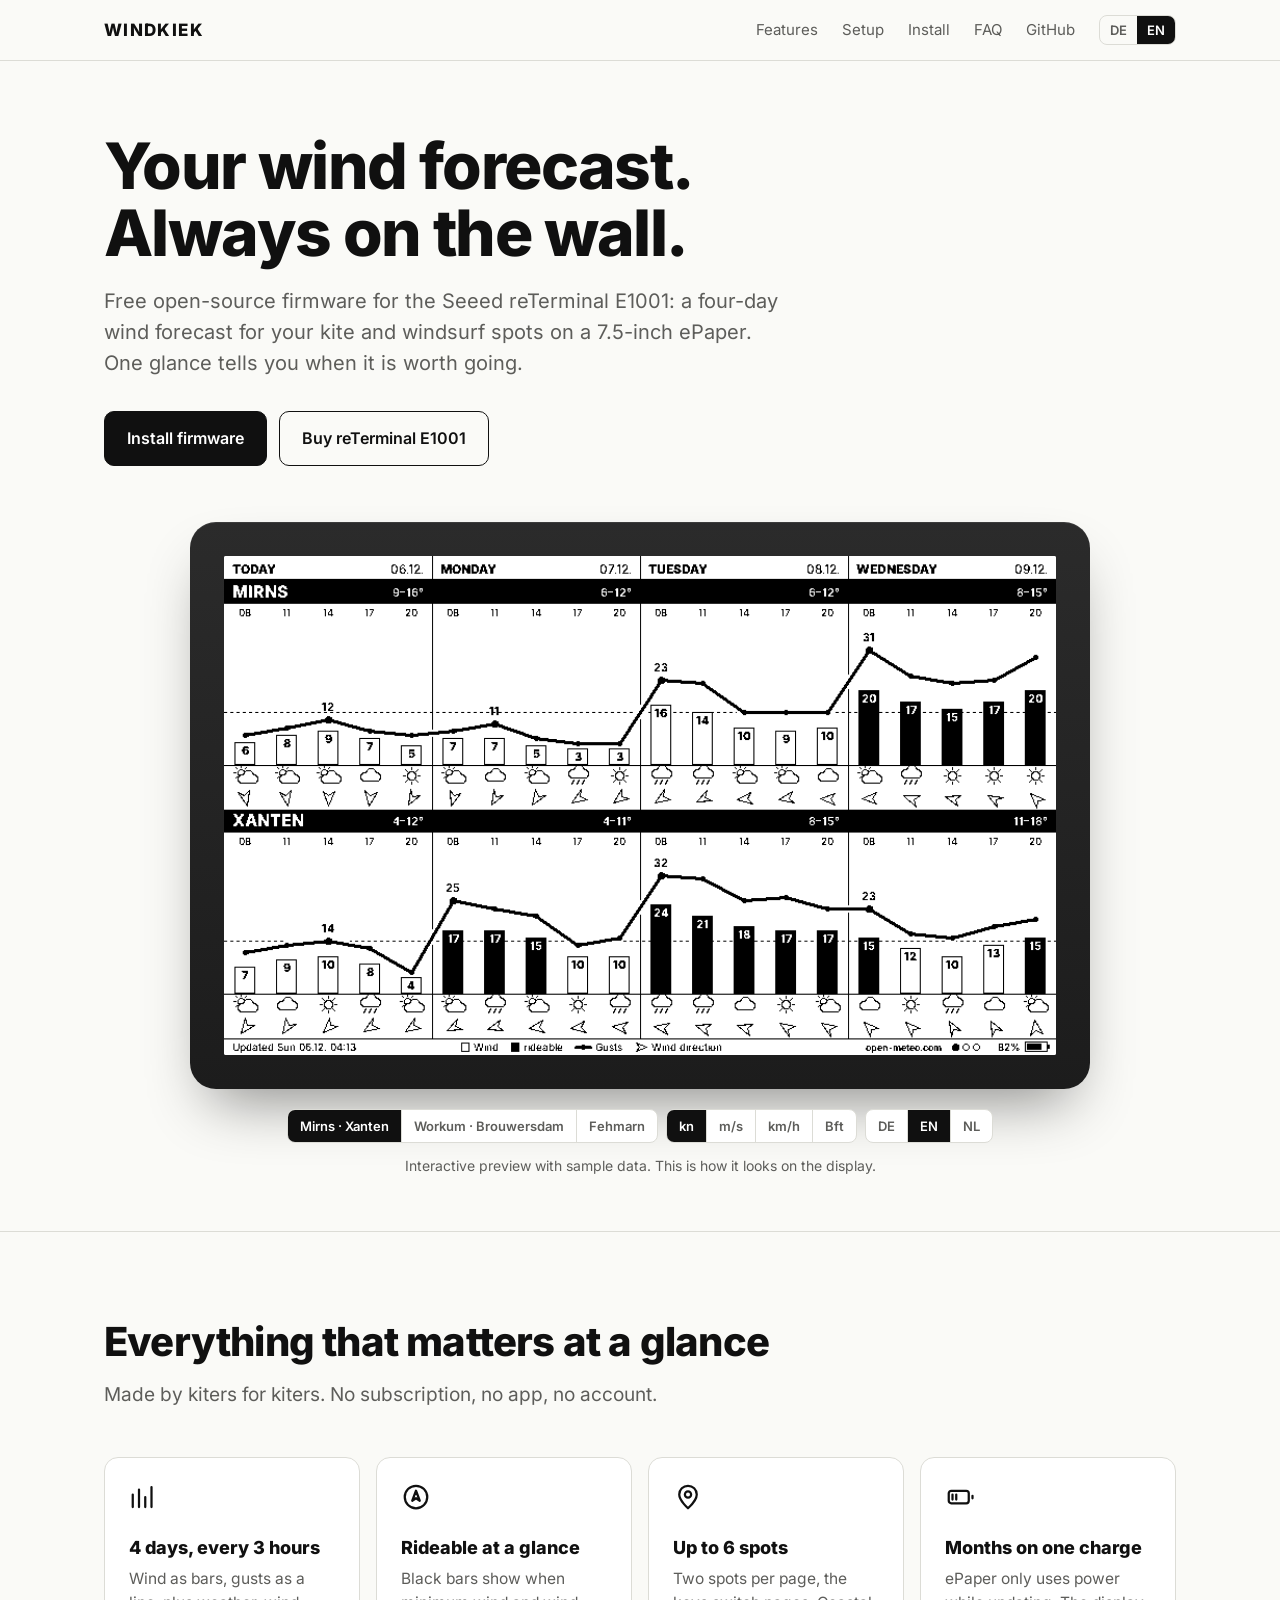
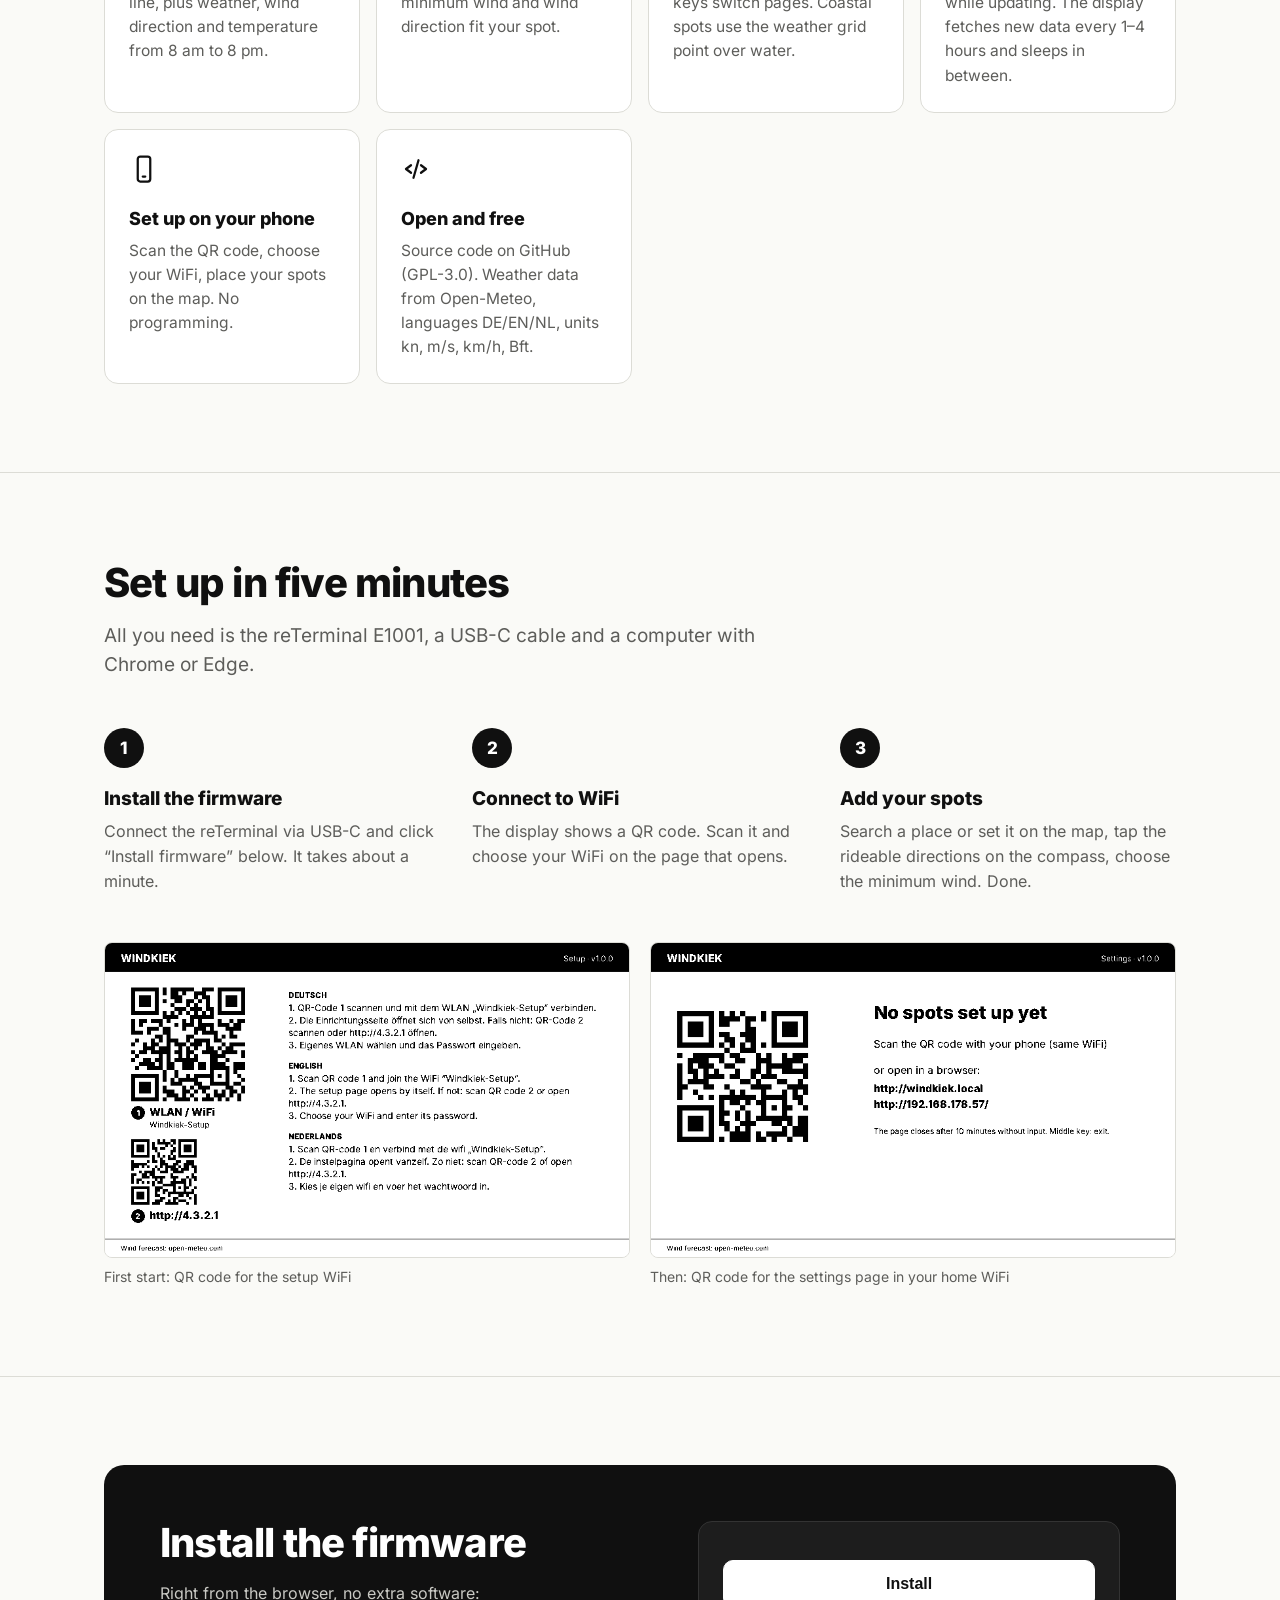
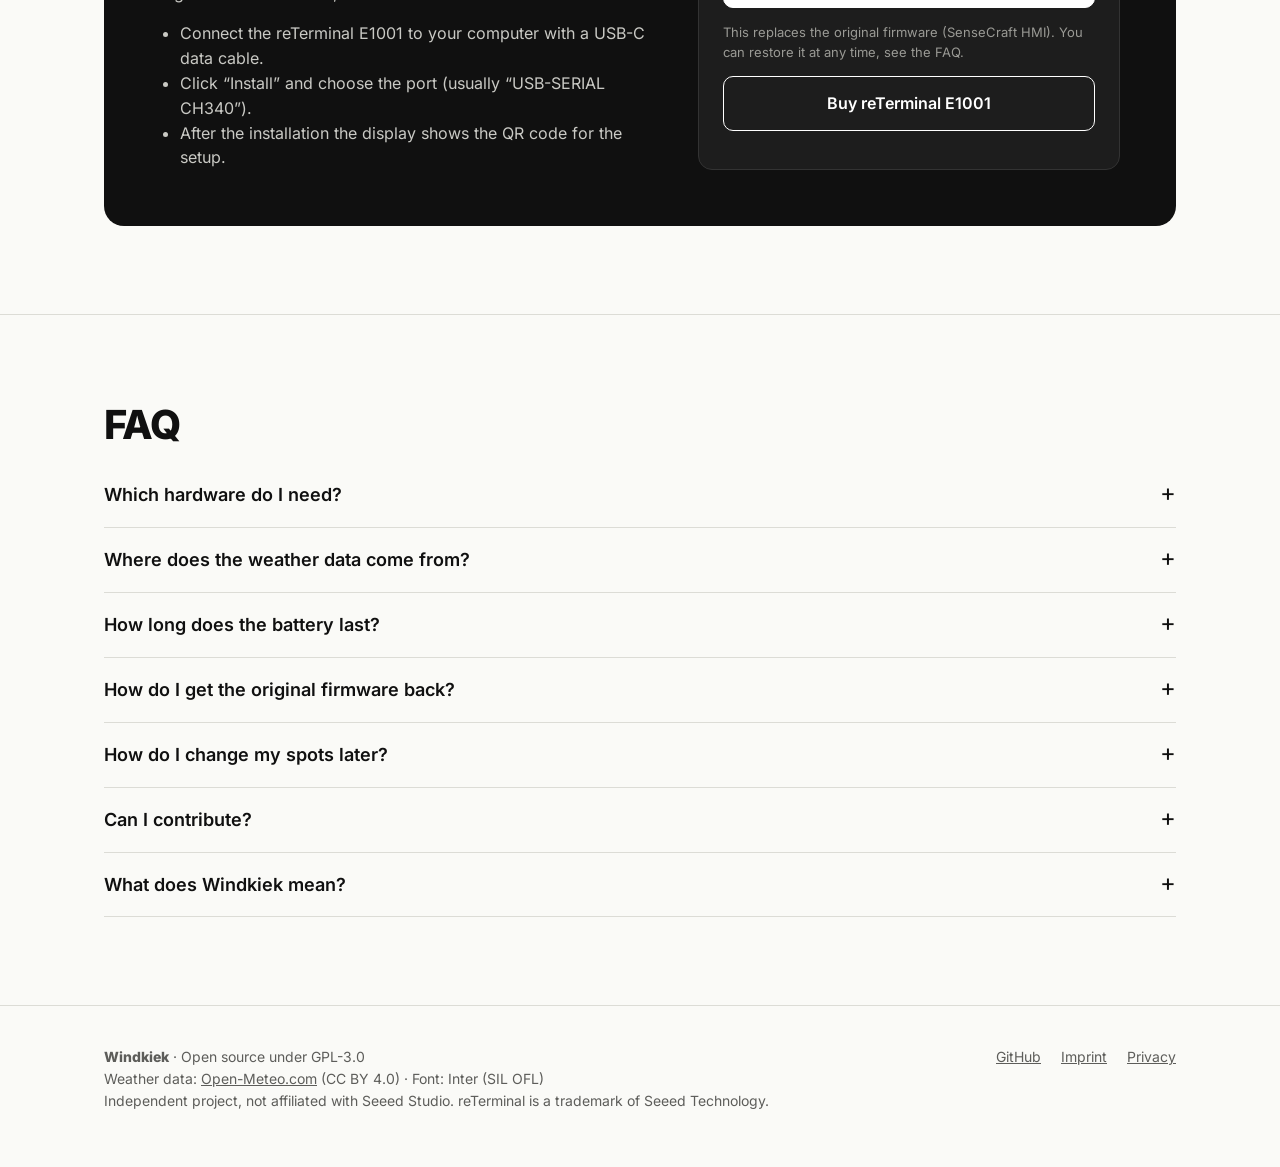
==== site/index.html @ 626b81aa "Windkiek 1.0.0: wind forecast for the reTerminal E1001 Firmware, phone setup page, website with web " ====
<!doctype html>
<html lang="de">
<head>
<meta charset="utf-8">
<meta name="viewport" content="width=device-width, initial-scale=1">
<title>Windkiek – Wind-Forecast für Kite-Spots auf ePaper</title>
<meta name="description" content="Kostenlose Open-Source-Firmware für das Seeed reTerminal E1001: 4-Tage-Windvorhersage für deine Kite- und Windsurf-Spots auf einem 7,5-Zoll-ePaper.">
<style>
  @font-face { font-family: Inter; font-weight: 400; font-display: swap; src: url(fonts/Inter-400.ttf); }
  @font-face { font-family: Inter; font-weight: 600; font-display: swap; src: url(fonts/Inter-600.ttf); }
  @font-face { font-family: Inter; font-weight: 800; font-display: swap; src: url(fonts/Inter-800.ttf); }
  :root { --ink: #101010; --paper: #fafaf7; --mute: #5d5d5a; --line: #dcdcd6; --soft: #efefea; --max: 1120px; }
  * { box-sizing: border-box; }
  html { scroll-behavior: smooth; }
  body { margin: 0; background: var(--paper); color: var(--ink); font: 17px/1.55 Inter, system-ui, sans-serif; -webkit-font-smoothing: antialiased; }
  a { color: inherit; }
  .wrap { max-width: var(--max); margin: 0 auto; padding: 0 24px; }
  nav { position: sticky; top: 0; z-index: 10; background: rgba(250,250,247,.92); backdrop-filter: blur(8px); border-bottom: 1px solid var(--line); }
  nav .wrap { display: flex; align-items: center; gap: 24px; height: 60px; }
  .logo { font-weight: 800; letter-spacing: .08em; text-decoration: none; margin-right: auto; }
  nav a.link { text-decoration: none; font-size: 15px; color: var(--mute); }
  nav a.link:hover { color: var(--ink); }
  .lang { display: flex; border: 1px solid var(--line); border-radius: 8px; overflow: hidden; }
  .lang button { border: 0; background: none; font: 600 13px Inter, sans-serif; padding: 6px 10px; cursor: pointer; color: var(--mute); }
  .lang button.on { background: var(--ink); color: #fff; }
  .btn { display: inline-flex; align-items: center; gap: 8px; padding: 14px 22px; border-radius: 10px; font-weight: 600; text-decoration: none; border: 1.5px solid var(--ink); cursor: pointer; font-size: 16px; background: none; color: var(--ink); }
  .btn.dark { background: var(--ink); color: #fff; }
  .btn:hover { transform: translateY(-1px); }
  .ad { font-size: 12px; color: var(--mute); }
  header.hero { padding: 72px 0 40px; }
  .hero h1 { font-size: clamp(36px, 5.4vw, 64px); line-height: 1.04; letter-spacing: -.025em; margin: 0 0 20px; font-weight: 800; max-width: 15ch; }
  .hero p.lead { font-size: 20px; color: var(--mute); max-width: 52ch; margin: 0 0 32px; }
  .cta { display: flex; flex-wrap: wrap; gap: 12px; align-items: center; }
  .device { margin: 56px auto 0; max-width: 900px; background: linear-gradient(#2b2b2b, #1c1c1c); padding: clamp(12px, 3vw, 34px); border-radius: clamp(14px, 2.4vw, 26px); box-shadow: 0 30px 60px -20px rgba(0,0,0,.45), inset 0 1px 0 rgba(255,255,255,.08); }
  .device canvas { display: block; width: 100%; height: auto; background: #fff; border-radius: 2px; }
  .controls { display: flex; flex-wrap: wrap; justify-content: center; gap: 8px; margin: 20px auto 0; max-width: 900px; }
  .seg { display: flex; border: 1px solid var(--line); border-radius: 8px; overflow: hidden; background: #fff; }
  .seg button { border: 0; border-right: 1px solid var(--line); background: none; padding: 8px 12px; font: 600 13px Inter, sans-serif; color: var(--mute); cursor: pointer; }
  .seg button:last-child { border-right: 0; }
  .seg button.on { background: var(--ink); color: #fff; }
  .caption { text-align: center; color: var(--mute); font-size: 14px; margin-top: 12px; }
  section { padding: 88px 0; border-top: 1px solid var(--line); }
  section h2 { font-size: clamp(28px, 3.4vw, 40px); letter-spacing: -.02em; line-height: 1.1; margin: 0 0 16px; font-weight: 800; }
  section .sub { color: var(--mute); font-size: 19px; max-width: 60ch; margin: 0 0 48px; }
  .grid { display: grid; grid-template-columns: repeat(auto-fit, minmax(240px, 1fr)); gap: 16px; }
  .feat { background: #fff; border: 1px solid var(--line); border-radius: 14px; padding: 24px; }
  .feat h3 { margin: 14px 0 6px; font-size: 18px; }
  .feat p { margin: 0; color: var(--mute); font-size: 15.5px; }
  .feat svg { width: 30px; height: 30px; stroke: var(--ink); fill: none; stroke-width: 1.8; stroke-linecap: round; stroke-linejoin: round; }
  .steps { counter-reset: step; display: grid; grid-template-columns: repeat(auto-fit, minmax(260px, 1fr)); gap: 32px; }
  .step::before { counter-increment: step; content: counter(step); display: grid; place-items: center; width: 40px; height: 40px; border-radius: 50%; background: var(--ink); color: #fff; font-weight: 800; margin-bottom: 16px; }
  .step h3 { margin: 0 0 6px; font-size: 19px; }
  .step p { margin: 0; color: var(--mute); font-size: 16px; }
  .install { background: var(--ink); color: #fff; border-radius: 20px; padding: clamp(28px, 5vw, 56px); display: grid; gap: 32px; grid-template-columns: 1.2fr 1fr; }
  .install h2 { color: #fff; }
  .install p, .install li { color: #c9c9c4; font-size: 16px; }
  .install ul { padding-left: 20px; margin: 0; }
  .install .box { background: #1d1d1d; border: 1px solid #333; border-radius: 14px; padding: 24px; display: flex; flex-direction: column; justify-content: center; gap: 14px; }
  .install .btn { border-color: #fff; color: #fff; }
  .install .btn.light { background: #fff; color: var(--ink); }
  .install small { color: #9a9a95; font-size: 13px; }
  esp-web-install-button { display: block; }
  .install .box .btn { width: 100%; justify-content: center; }
  section, header { scroll-margin-top: 60px; }
  .shots { display: grid; grid-template-columns: repeat(auto-fit, minmax(300px, 1fr)); gap: 20px; margin-top: 48px; }
  .shots figure { margin: 0; }
  .shots canvas { width: 100%; height: auto; border: 1px solid var(--line); border-radius: 8px; background: #fff; display: block; }
  .shots figcaption { color: var(--mute); font-size: 14px; margin-top: 8px; }
  details { border-bottom: 1px solid var(--line); padding: 18px 0; }
  details summary { font-weight: 600; cursor: pointer; font-size: 18px; list-style: none; display: flex; justify-content: space-between; gap: 16px; }
  details summary::after { content: "+"; font-weight: 400; font-size: 24px; line-height: 1; }
  details[open] summary::after { content: "–"; }
  details p { color: var(--mute); margin: 12px 0 0; max-width: 72ch; }
  footer { border-top: 1px solid var(--line); padding: 40px 0 56px; color: var(--mute); font-size: 14px; }
  footer .wrap { display: flex; flex-wrap: wrap; gap: 12px 28px; justify-content: space-between; }
  footer nav, footer .links { position: static; background: none; border: 0; display: flex; gap: 20px; flex-wrap: wrap; }
  @media (max-width: 820px) {
    nav a.link { display: none; }
    .install { grid-template-columns: 1fr; }
    header.hero { padding-top: 48px; }
    section { padding: 64px 0; }
  }
  @media (max-width: 480px) { .wrap { padding: 0 16px; } .btn { width: 100%; justify-content: center; } }
</style>
<script type="module" src="vendor/esp-web-tools/install-button.js"></script>
</head>
<body>
<nav><div class="wrap">
  <a class="logo" href="#">WINDKIEK</a>
  <a class="link" href="#features" data-t="navFeatures"></a>
  <a class="link" href="#setup" data-t="navSetup"></a>
  <a class="link" href="#install" data-t="navInstall"></a>
  <a class="link" href="#faq">FAQ</a>
  <a class="link" href="https://github.com/dmk-studio/windkiek" target="_blank" rel="noopener">GitHub</a>
  <div class="lang"><button data-lang="de">DE</button><button data-lang="en">EN</button></div>
</div></nav>

<header class="hero"><div class="wrap">
  <h1 data-t="heroTitle"></h1>
  <p class="lead" data-t="heroLead"></p>
  <div class="cta">
    <a class="btn dark" href="#install" data-t="ctaInstall"></a>
    <a class="btn buy" href="#" target="_blank" rel="sponsored noopener" data-t="ctaBuy"></a>
    <span class="ad hidden" data-t="adNote"></span>
  </div>
  <div class="device"><canvas id="hero" width="800" height="480" aria-label="Windkiek preview"></canvas></div>
  <div class="controls">
    <div class="seg" id="pageSeg"><button data-page="0" class="on">Mirns · Xanten</button><button data-page="1">Workum · Brouwersdam</button><button data-page="2">Fehmarn</button></div>
    <div class="seg" id="unitSeg"><button data-unit="kn" class="on">kn</button><button data-unit="ms">m/s</button><button data-unit="kmh">km/h</button><button data-unit="bft">Bft</button></div>
    <div class="seg" id="langSeg"><button data-dlang="de" class="on">DE</button><button data-dlang="en">EN</button><button data-dlang="nl">NL</button></div>
  </div>
  <p class="caption" data-t="caption"></p>
</div></header>

<section id="features"><div class="wrap">
  <h2 data-t="featTitle"></h2>
  <p class="sub" data-t="featSub"></p>
  <div class="grid">
    <div class="feat"><svg viewBox="0 0 24 24"><path d="M3 20V10M8 20V6M13 20v-8M18 20V4"/></svg><h3 data-t="f1t"></h3><p data-t="f1"></p></div>
    <div class="feat"><svg viewBox="0 0 24 24"><circle cx="12" cy="12" r="9"/><path d="M12 7l3 8-3-2-3 2z"/></svg><h3 data-t="f2t"></h3><p data-t="f2"></p></div>
    <div class="feat"><svg viewBox="0 0 24 24"><path d="M12 21s-7-6.2-7-11a7 7 0 0114 0c0 4.8-7 11-7 11z"/><circle cx="12" cy="10" r="2.5"/></svg><h3 data-t="f3t"></h3><p data-t="f3"></p></div>
    <div class="feat"><svg viewBox="0 0 24 24"><rect x="3" y="7" width="16" height="10" rx="2"/><path d="M22 11v2M6 10v4M9 10v4"/></svg><h3 data-t="f4t"></h3><p data-t="f4"></p></div>
    <div class="feat"><svg viewBox="0 0 24 24"><rect x="7" y="2" width="10" height="20" rx="2"/><path d="M11 18h2"/></svg><h3 data-t="f5t"></h3><p data-t="f5"></p></div>
    <div class="feat"><svg viewBox="0 0 24 24"><path d="M8 9l-4 3 4 3M16 9l4 3-4 3M14 5l-4 14"/></svg><h3 data-t="f6t"></h3><p data-t="f6"></p></div>
  </div>
</div></section>

<section id="setup"><div class="wrap">
  <h2 data-t="setupTitle"></h2>
  <p class="sub" data-t="setupSub"></p>
  <div class="steps">
    <div class="step"><h3 data-t="s1t"></h3><p data-t="s1"></p></div>
    <div class="step"><h3 data-t="s2t"></h3><p data-t="s2"></p></div>
    <div class="step"><h3 data-t="s3t"></h3><p data-t="s3"></p></div>
  </div>
  <div class="shots">
    <figure><canvas id="shotWifi" width="800" height="480"></canvas><figcaption data-t="shot1"></figcaption></figure>
    <figure><canvas id="shotSettings" width="800" height="480"></canvas><figcaption data-t="shot2"></figcaption></figure>
  </div>
</div></section>

<section id="install"><div class="wrap">
  <div class="install">
    <div>
      <h2 data-t="instTitle"></h2>
      <p data-t="instSub"></p>
      <ul>
        <li data-t="i1"></li>
        <li data-t="i2"></li>
        <li data-t="i3"></li>
      </ul>
    </div>
    <div class="box">
      <esp-web-install-button manifest="firmware/manifest.json">
        <button slot="activate" class="btn light" data-t="instBtn"></button>
        <span slot="unsupported"><small data-t="instUnsupported"></small></span>
        <span slot="not-allowed"><small data-t="instNotAllowed"></small></span>
      </esp-web-install-button>
      <small data-t="instNote"></small>
      <a class="btn buy" href="#" target="_blank" rel="sponsored noopener" data-t="ctaBuy"></a>
      <small class="ad hidden" data-t="adNote"></small>
    </div>
  </div>
</div></section>

<section id="faq"><div class="wrap">
  <h2>FAQ</h2>
  <div>
    <details><summary data-t="q1"></summary><p data-t="a1"></p></details>
    <details><summary data-t="q2"></summary><p data-t="a2"></p></details>
    <details><summary data-t="q3"></summary><p data-t="a3"></p></details>
    <details><summary data-t="q4"></summary><p data-t="a4" data-html></p></details>
    <details><summary data-t="q5"></summary><p data-t="a5"></p></details>
    <details><summary data-t="q6"></summary><p data-t="a6" data-html></p></details>
    <details><summary data-t="q7"></summary><p data-t="a7"></p></details>
  </div>
</div></section>

<footer><div class="wrap">
  <div><b>Windkiek</b> · <span data-t="footLicense"></span><br><span data-t="footData" data-html></span><br><span data-t="footSeeed"></span></div>
  <div class="links">
    <a href="https://github.com/dmk-studio/windkiek" target="_blank" rel="noopener">GitHub</a>
    <a href="impressum.html" data-t="imprint"></a>
    <a href="datenschutz.html" data-t="privacy"></a>
  </div>
</div></footer>

<script type="module">
import { createScreen, demoForecast, loadFonts } from "./preview.js";

// Shop link for the reTerminal E1001. Set AFFILIATE to true once it is an affiliate link:
// the page then labels the links as advertising, as required in Germany.
const BUY_URL = "https://openelab.io/de";
const AFFILIATE = false;

const T = {
  de: {
    navFeatures: "Funktionen", navSetup: "Einrichtung", navInstall: "Installieren",
    heroTitle: "Dein Wind-Forecast. Immer an der Wand.",
    heroLead: "Kostenlose Open-Source-Firmware für das Seeed reTerminal E1001: vier Tage Windvorhersage für deine Kite- und Windsurf-Spots auf einem 7,5-Zoll-ePaper. Ein Blick reicht, um zu sehen, wann es sich lohnt.",
    ctaInstall: "Firmware installieren", ctaBuy: "reTerminal E1001 kaufen",
    adNote: "* Werbung / Affiliate-Link: Ich erhalte eine Provision, für dich ändert sich der Preis nicht.",
    caption: "Interaktive Vorschau mit Beispieldaten. So sieht es auf dem Display aus.",
    featTitle: "Alles Wichtige auf einen Blick",
    featSub: "Entwickelt von Kitern für Kiter. Kein Abo, keine App, kein Konto.",
    f1t: "4 Tage, alle 3 Stunden", f1: "Wind als Balken, Böen als Linie, dazu Wetter, Windrichtung und Temperatur von 8 bis 20 Uhr.",
    f2t: "Fahrbar auf einen Blick", f2: "Schwarze Balken zeigen, wann Mindestwind und Windrichtung für deinen Spot passen.",
    f3t: "Bis zu 6 Spots", f3: "Zwei Spots pro Seite, mit den Tasten blätterst du weiter. Küstenspots nutzen den Wetterpunkt über dem Wasser.",
    f4t: "Monate mit einer Ladung", f4: "ePaper braucht nur beim Aktualisieren Strom. Das Display holt alle 1–4 Stunden neue Daten und schläft dazwischen.",
    f5t: "Einrichtung am Handy", f5: "QR-Code scannen, WLAN wählen, Spots auf der Karte setzen. Ganz ohne Programmieren.",
    f6t: "Offen und kostenlos", f6: "Quellcode auf GitHub (GPL-3.0). Wetterdaten von Open-Meteo, Sprachen DE/EN/NL, Einheiten kn, m/s, km/h, Bft.",
    setupTitle: "In fünf Minuten eingerichtet",
    setupSub: "Du brauchst nur das reTerminal E1001, ein USB-C-Kabel und einen Computer mit Chrome oder Edge.",
    s1t: "Firmware aufspielen", s1: "reTerminal per USB-C anschließen und unten auf „Firmware installieren“ klicken. Das dauert etwa eine Minute.",
    s2t: "WLAN verbinden", s2: "Das Display zeigt einen QR-Code. Scannen, und auf der Seite, die sich öffnet, dein WLAN auswählen.",
    s3t: "Spots eintragen", s3: "Ort suchen oder auf der Karte setzen, fahrbare Windrichtungen auf der Kompassrose antippen, Mindestwind wählen. Fertig.",
    shot1: "Erster Start: QR-Code für das Einrichtungs-WLAN", shot2: "Danach: QR-Code für die Einstellungsseite im Heim-WLAN",
    instTitle: "Firmware installieren",
    instSub: "Direkt aus dem Browser, ohne zusätzliche Software:",
    i1: "reTerminal E1001 mit einem USB-C-Datenkabel an den Computer anschließen.",
    i2: "Auf „Installieren“ klicken und den Port auswählen (meist „USB-SERIAL CH340“).",
    i3: "Nach der Installation zeigt das Display den QR-Code für die Einrichtung.",
    instBtn: "Installieren",
    instUnsupported: "Dein Browser unterstützt Web Serial nicht. Bitte Chrome oder Edge am Computer verwenden.",
    instNotAllowed: "Die Installation funktioniert nur über eine sichere Verbindung (https).",
    instNote: "Die Original-Firmware (SenseCraft HMI) wird dabei überschrieben. Du kannst sie jederzeit wieder aufspielen, siehe FAQ.",
    q1: "Welche Hardware brauche ich?", a1: "Das Seeed reTerminal E1001 (ESP32-S3 mit 7,5-Zoll-Schwarz-Weiß-ePaper, 800 × 480 Pixel, Akku und drei Tasten). Andere Modelle der E-Serie werden derzeit nicht unterstützt.",
    q2: "Woher kommen die Wetterdaten?", a2: "Von Open-Meteo.com, mit dem Modell „Best Match“: Für jeden Ort wird automatisch das passendste Wettermodell gewählt, in den Niederlanden zum Beispiel KNMI Harmonie. Das Display fragt die Daten selbst ab, es gibt keinen eigenen Server dazwischen.",
    q3: "Wie lange hält der Akku?", a3: "Bei einer Aktualisierung alle 2 Stunden mehrere Wochen bis Monate, je nach WLAN-Empfang. Am USB-Netzteil läuft es dauerhaft.",
    q4: "Wie bekomme ich die Original-Firmware zurück?", a4: "Seeed bietet die SenseCraft-HMI-Firmware zum Aufspielen im Browser an. Die Anleitung findest du in der <a href=\"https://sensecraft-hmi-docs.seeed.cc/en/guides/firmware-update\" target=\"_blank\" rel=\"noopener\">SenseCraft-HMI-Dokumentation</a>.",
    q5: "Wie ändere ich später meine Spots?", a5: "Die mittlere Taste 3 Sekunden gedrückt halten. Das Display zeigt dann einen QR-Code für die Einstellungsseite. Bei 10 Sekunden werden alle Einstellungen gelöscht.",
    q6: "Kann ich mitentwickeln?", a6: "Gerne. Der komplette Quellcode liegt auf <a href=\"https://github.com/dmk-studio/windkiek\" target=\"_blank\" rel=\"noopener\">GitHub</a>. Fehler und Ideen bitte als Issue melden.",
    q7: "Was heißt Windkiek?", a7: "„Kieken“ ist plattdeutsch für gucken, im Niederländischen ist ein „kiekje“ ein Schnappschuss. Windkiek ist also der schnelle Blick auf den Wind: an der Wand, ohne App.",
    footLicense: "Open Source unter GPL-3.0", footData: "Wetterdaten: <a href=\"https://open-meteo.com\" target=\"_blank\" rel=\"noopener\">Open-Meteo.com</a> (CC BY 4.0) · Schrift: Inter (SIL OFL)",
    footSeeed: "Unabhängiges Projekt, nicht mit Seeed Studio verbunden. reTerminal ist eine Marke von Seeed Technology.",
    imprint: "Impressum", privacy: "Datenschutz",
  },
  en: {
    navFeatures: "Features", navSetup: "Setup", navInstall: "Install",
    heroTitle: "Your wind forecast. Always on the wall.",
    heroLead: "Free open-source firmware for the Seeed reTerminal E1001: a four-day wind forecast for your kite and windsurf spots on a 7.5-inch ePaper. One glance tells you when it is worth going.",
    ctaInstall: "Install firmware", ctaBuy: "Buy reTerminal E1001",
    adNote: "* Advertising / affiliate link: I receive a commission, the price stays the same for you.",
    caption: "Interactive preview with sample data. This is how it looks on the display.",
    featTitle: "Everything that matters at a glance",
    featSub: "Made by kiters for kiters. No subscription, no app, no account.",
    f1t: "4 days, every 3 hours", f1: "Wind as bars, gusts as a line, plus weather, wind direction and temperature from 8 am to 8 pm.",
    f2t: "Rideable at a glance", f2: "Black bars show when minimum wind and wind direction fit your spot.",
    f3t: "Up to 6 spots", f3: "Two spots per page, the keys switch pages. Coastal spots use the weather grid point over water.",
    f4t: "Months on one charge", f4: "ePaper only uses power while updating. The display fetches new data every 1–4 hours and sleeps in between.",
    f5t: "Set up on your phone", f5: "Scan the QR code, choose your WiFi, place your spots on the map. No programming.",
    f6t: "Open and free", f6: "Source code on GitHub (GPL-3.0). Weather data from Open-Meteo, languages DE/EN/NL, units kn, m/s, km/h, Bft.",
    setupTitle: "Set up in five minutes",
    setupSub: "All you need is the reTerminal E1001, a USB-C cable and a computer with Chrome or Edge.",
    s1t: "Install the firmware", s1: "Connect the reTerminal via USB-C and click “Install firmware” below. It takes about a minute.",
    s2t: "Connect to WiFi", s2: "The display shows a QR code. Scan it and choose your WiFi on the page that opens.",
    s3t: "Add your spots", s3: "Search a place or set it on the map, tap the rideable directions on the compass, choose the minimum wind. Done.",
    shot1: "First start: QR code for the setup WiFi", shot2: "Then: QR code for the settings page in your home WiFi",
    instTitle: "Install the firmware",
    instSub: "Right from the browser, no extra software:",
    i1: "Connect the reTerminal E1001 to your computer with a USB-C data cable.",
    i2: "Click “Install” and choose the port (usually “USB-SERIAL CH340”).",
    i3: "After the installation the display shows the QR code for the setup.",
    instBtn: "Install",
    instUnsupported: "Your browser does not support Web Serial. Please use Chrome or Edge on a computer.",
    instNotAllowed: "Installing only works over a secure connection (https).",
    instNote: "This replaces the original firmware (SenseCraft HMI). You can restore it at any time, see the FAQ.",
    q1: "Which hardware do I need?", a1: "The Seeed reTerminal E1001 (ESP32-S3 with a 7.5-inch black-and-white ePaper, 800 × 480 pixels, battery and three keys). Other E-series models are not supported yet.",
    q2: "Where does the weather data come from?", a2: "From Open-Meteo.com with the “best match” model: the most suitable weather model is chosen for each place, for example KNMI Harmonie in the Netherlands. The display requests the data itself, there is no server in between.",
    q3: "How long does the battery last?", a3: "Several weeks to months with an update every 2 hours, depending on the WiFi signal. On a USB power supply it runs permanently.",
    q4: "How do I get the original firmware back?", a4: "Seeed offers the SenseCraft HMI firmware for flashing in the browser. See the <a href=\"https://sensecraft-hmi-docs.seeed.cc/en/guides/firmware-update\" target=\"_blank\" rel=\"noopener\">SenseCraft HMI documentation</a>.",
    q5: "How do I change my spots later?", a5: "Hold the middle key for 3 seconds. The display then shows a QR code for the settings page. Holding it for 10 seconds erases all settings.",
    q6: "Can I contribute?", a6: "Sure. The complete source code is on <a href=\"https://github.com/dmk-studio/windkiek\" target=\"_blank\" rel=\"noopener\">GitHub</a>. Please report bugs and ideas as issues.",
    q7: "What does Windkiek mean?", a7: "“Kieken” is Low German for “to take a look”, and in Dutch a “kiekje” is a snapshot. Windkiek is the quick look at the wind: on your wall, no app needed.",
    footLicense: "Open source under GPL-3.0", footData: "Weather data: <a href=\"https://open-meteo.com\" target=\"_blank\" rel=\"noopener\">Open-Meteo.com</a> (CC BY 4.0) · Font: Inter (SIL OFL)",
    footSeeed: "Independent project, not affiliated with Seeed Studio. reTerminal is a trademark of Seeed Technology.",
    imprint: "Imprint", privacy: "Privacy",
  },
};

const SPOTS = [
  { name: "Mirns", dirs: 0b0001111111110000, min: 14 },
  { name: "Xanten", dirs: 0xffff, min: 14 },
  { name: "Workum", dirs: 0b1111000000011111, min: 15 },
  { name: "Brouwersdam", dirs: 0b1111111000000001, min: 16 },
  { name: "Fehmarn", dirs: 0xffff, min: 13 },
];
const now = Date.now();
const FCS = SPOTS.map((_, i) => demoForecast(i + 3, now));
const view = { page: 0, unit: "kn", lang: "de" };
let siteLang = (localStorage.getItem("lang") || navigator.language || "de").startsWith("de") ? "de" : "en";

const hero = createScreen(document.getElementById("hero"));
function drawHero() {
  const idx = [view.page * 2, view.page * 2 + 1].filter(i => i < SPOTS.length);
  hero.page({ lang: view.lang, unit: view.unit }, idx.map(i => SPOTS[i]), idx.map(i => FCS[i]), view.page, 3, true, 82, now);
}
function drawShots() {
  createScreen(document.getElementById("shotWifi")).setupWifi(null);
  createScreen(document.getElementById("shotSettings")).settingsInfo({ lang: view.lang }, "192.168.178.57", true);
}

function seg(id, key, attr) {
  const el = document.getElementById(id);
  el.addEventListener("click", e => {
    const b = e.target.closest("button");
    if (!b) return;
    el.querySelectorAll("button").forEach(x => x.classList.toggle("on", x === b));
    view[key] = attr === "page" ? +b.dataset[attr] : b.dataset[attr];
    drawHero();
    if (key === "lang") drawShots();
  });
}
seg("pageSeg", "page", "page");
seg("unitSeg", "unit", "unit");
seg("langSeg", "lang", "dlang");

function applyLang(l) {
  siteLang = l;
  try { localStorage.setItem("lang", l); } catch {}
  document.documentElement.lang = l;
  document.querySelectorAll("[data-t]").forEach(el => {
    const v = T[l][el.dataset.t];
    if (v == null) return;
    if (el.hasAttribute("data-html")) el.innerHTML = v; else el.textContent = v;
  });
  document.querySelectorAll(".lang button").forEach(b => b.classList.toggle("on", b.dataset.lang === l));
  document.querySelectorAll("a.buy").forEach(a => { a.href = BUY_URL; if (AFFILIATE) a.textContent += " *"; });
  document.querySelectorAll(".ad").forEach(el => el.classList.toggle("hidden", !AFFILIATE));
  // Display language follows the site language until chosen explicitly
  if (!document.querySelector("#langSeg button.on")?.dataset.picked) {
    view.lang = l;
    document.querySelectorAll("#langSeg button").forEach(b => b.classList.toggle("on", b.dataset.dlang === l));
  }
}
document.querySelectorAll(".lang button").forEach(b => b.addEventListener("click", () => { applyLang(b.dataset.lang); drawHero(); drawShots(); }));
document.getElementById("langSeg").addEventListener("click", e => { const b = e.target.closest("button"); if (b) b.dataset.picked = "1"; });

applyLang(siteLang);
await loadFonts();
drawHero();
drawShots();
</script>
<style>.hidden { display: none !important; }</style>
</body>
</html>
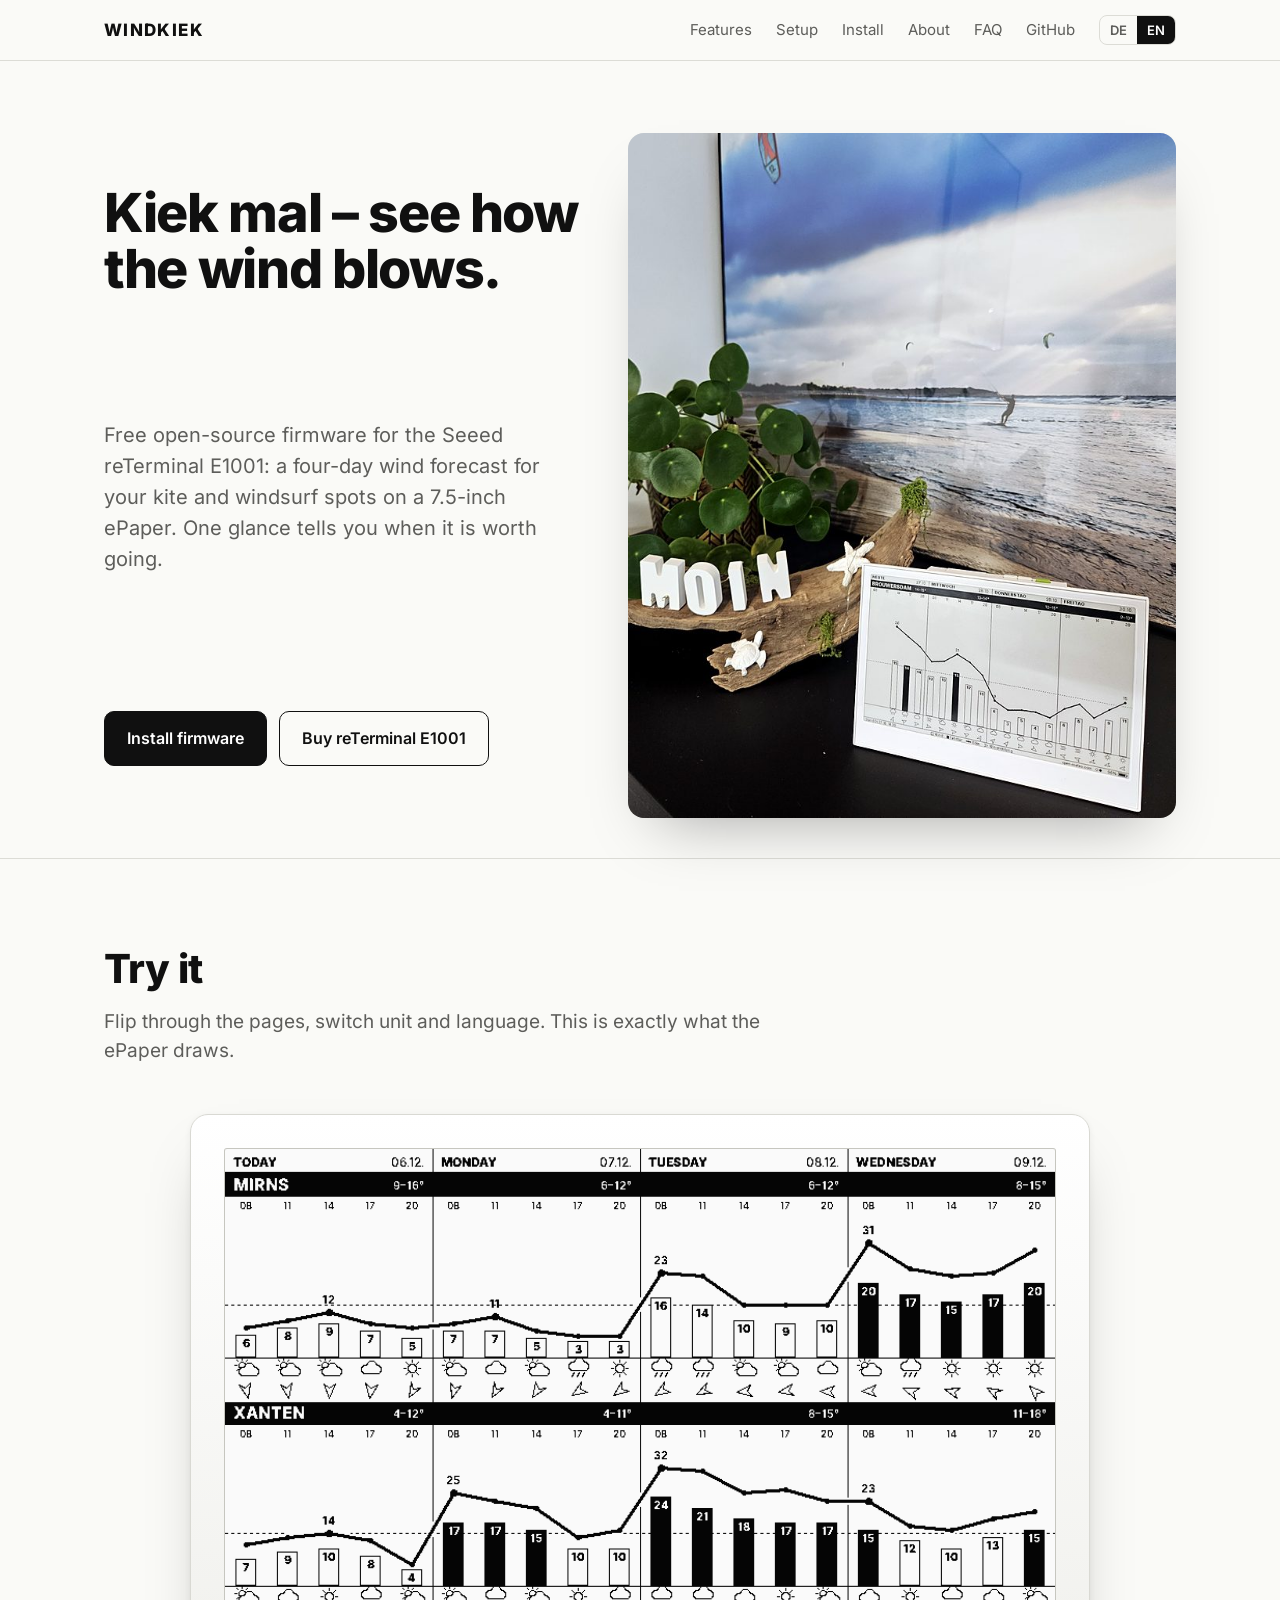
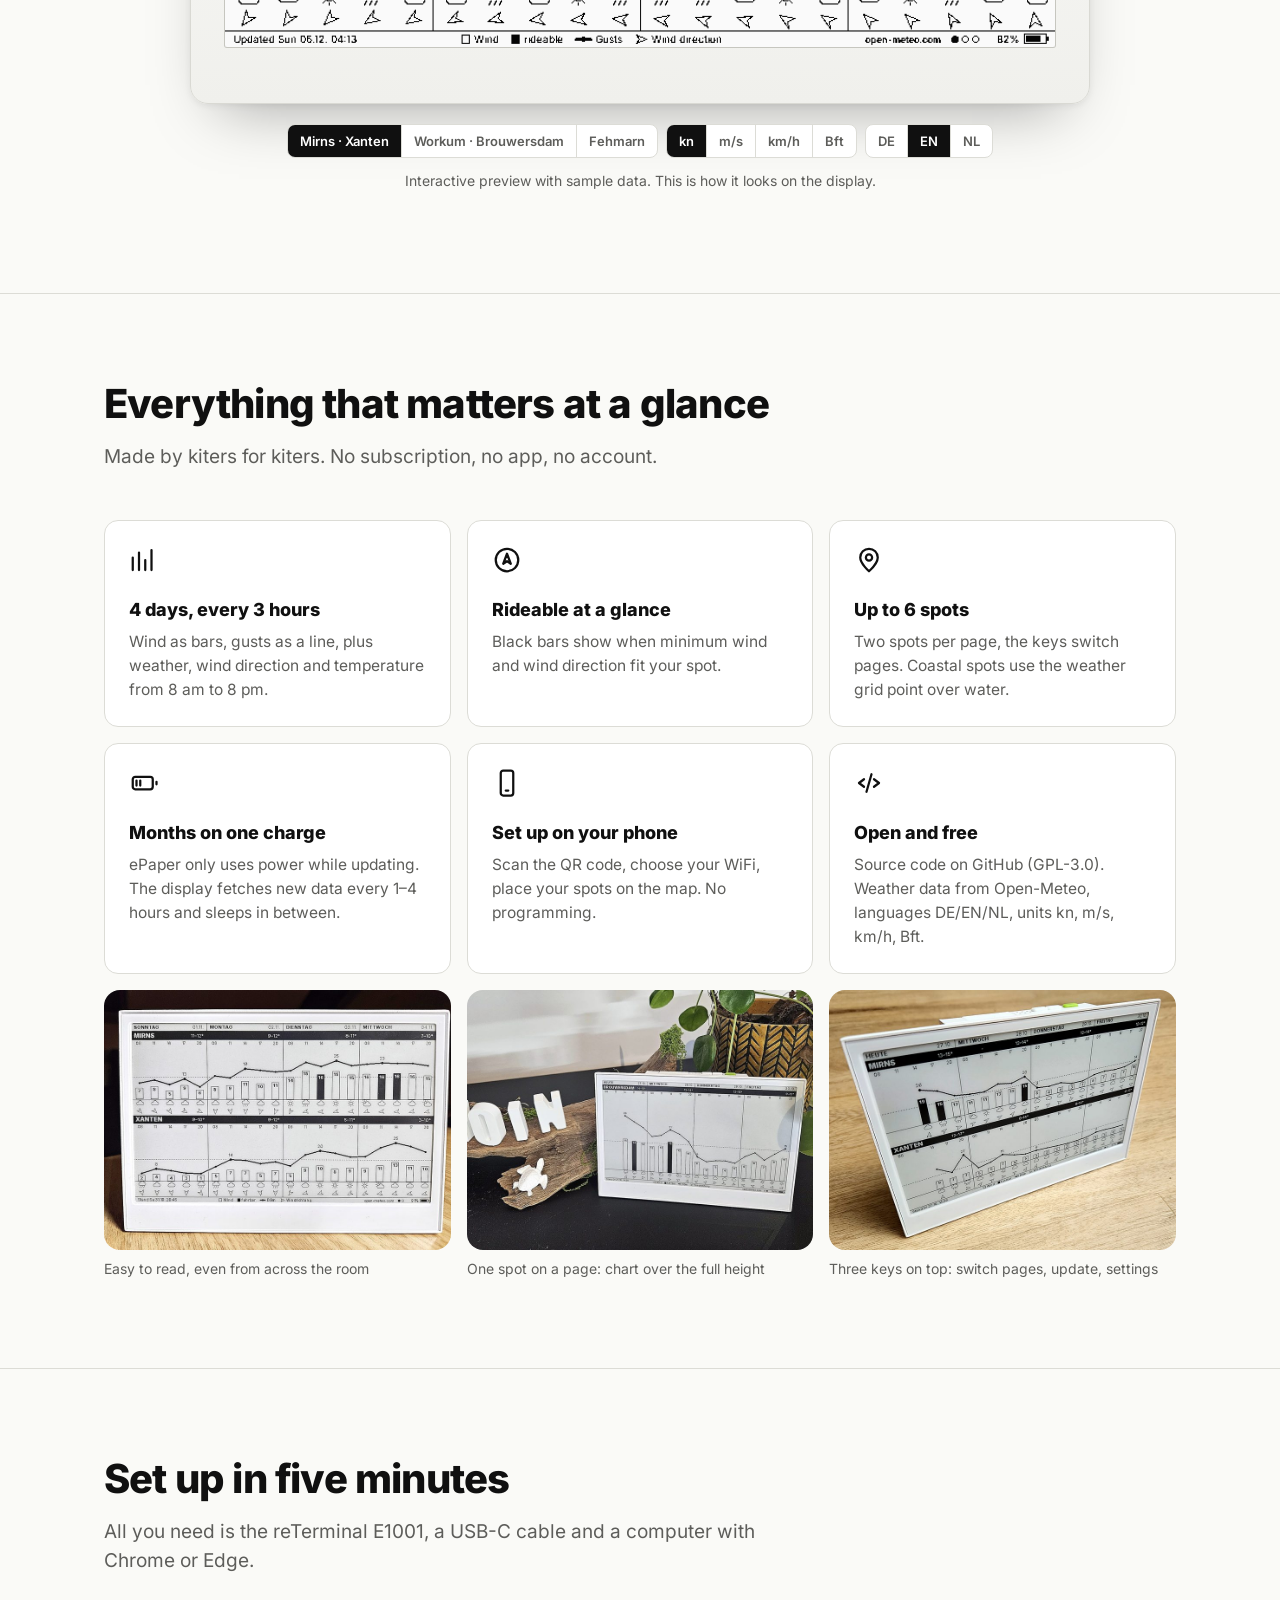
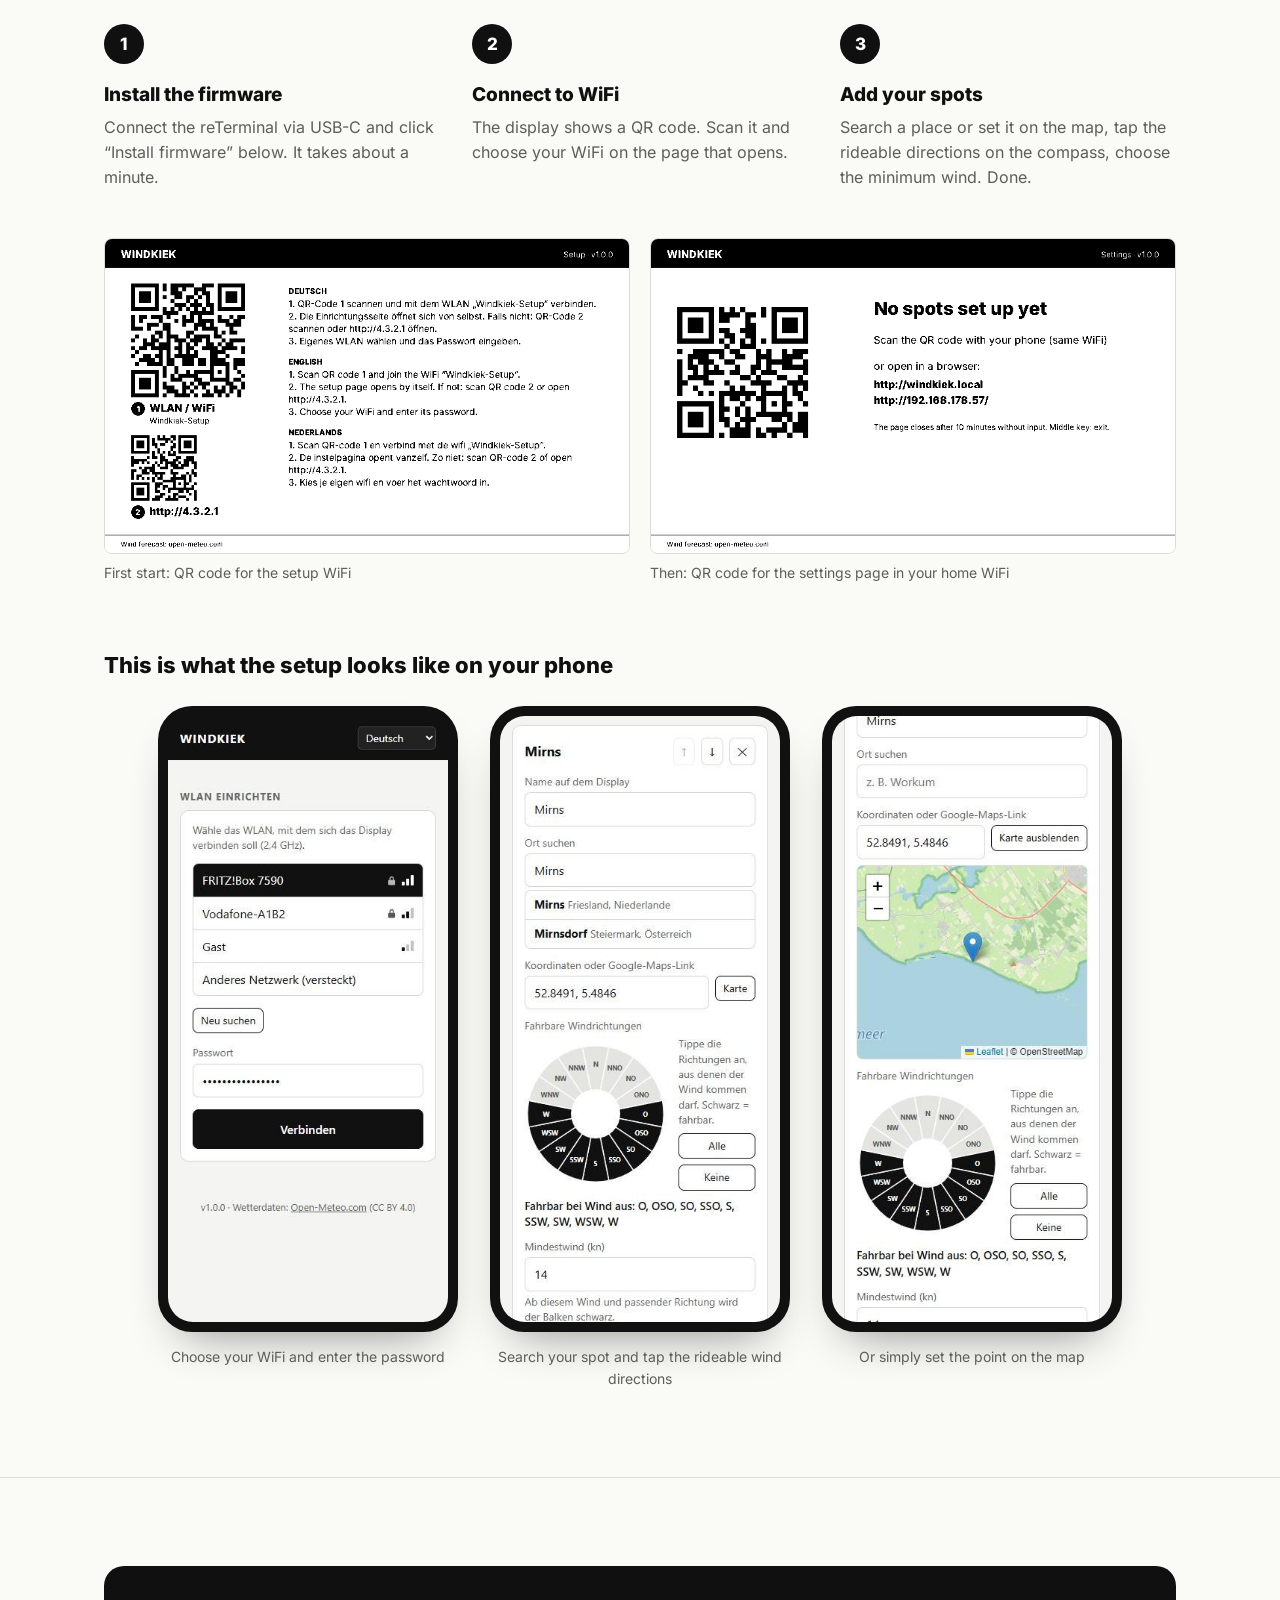
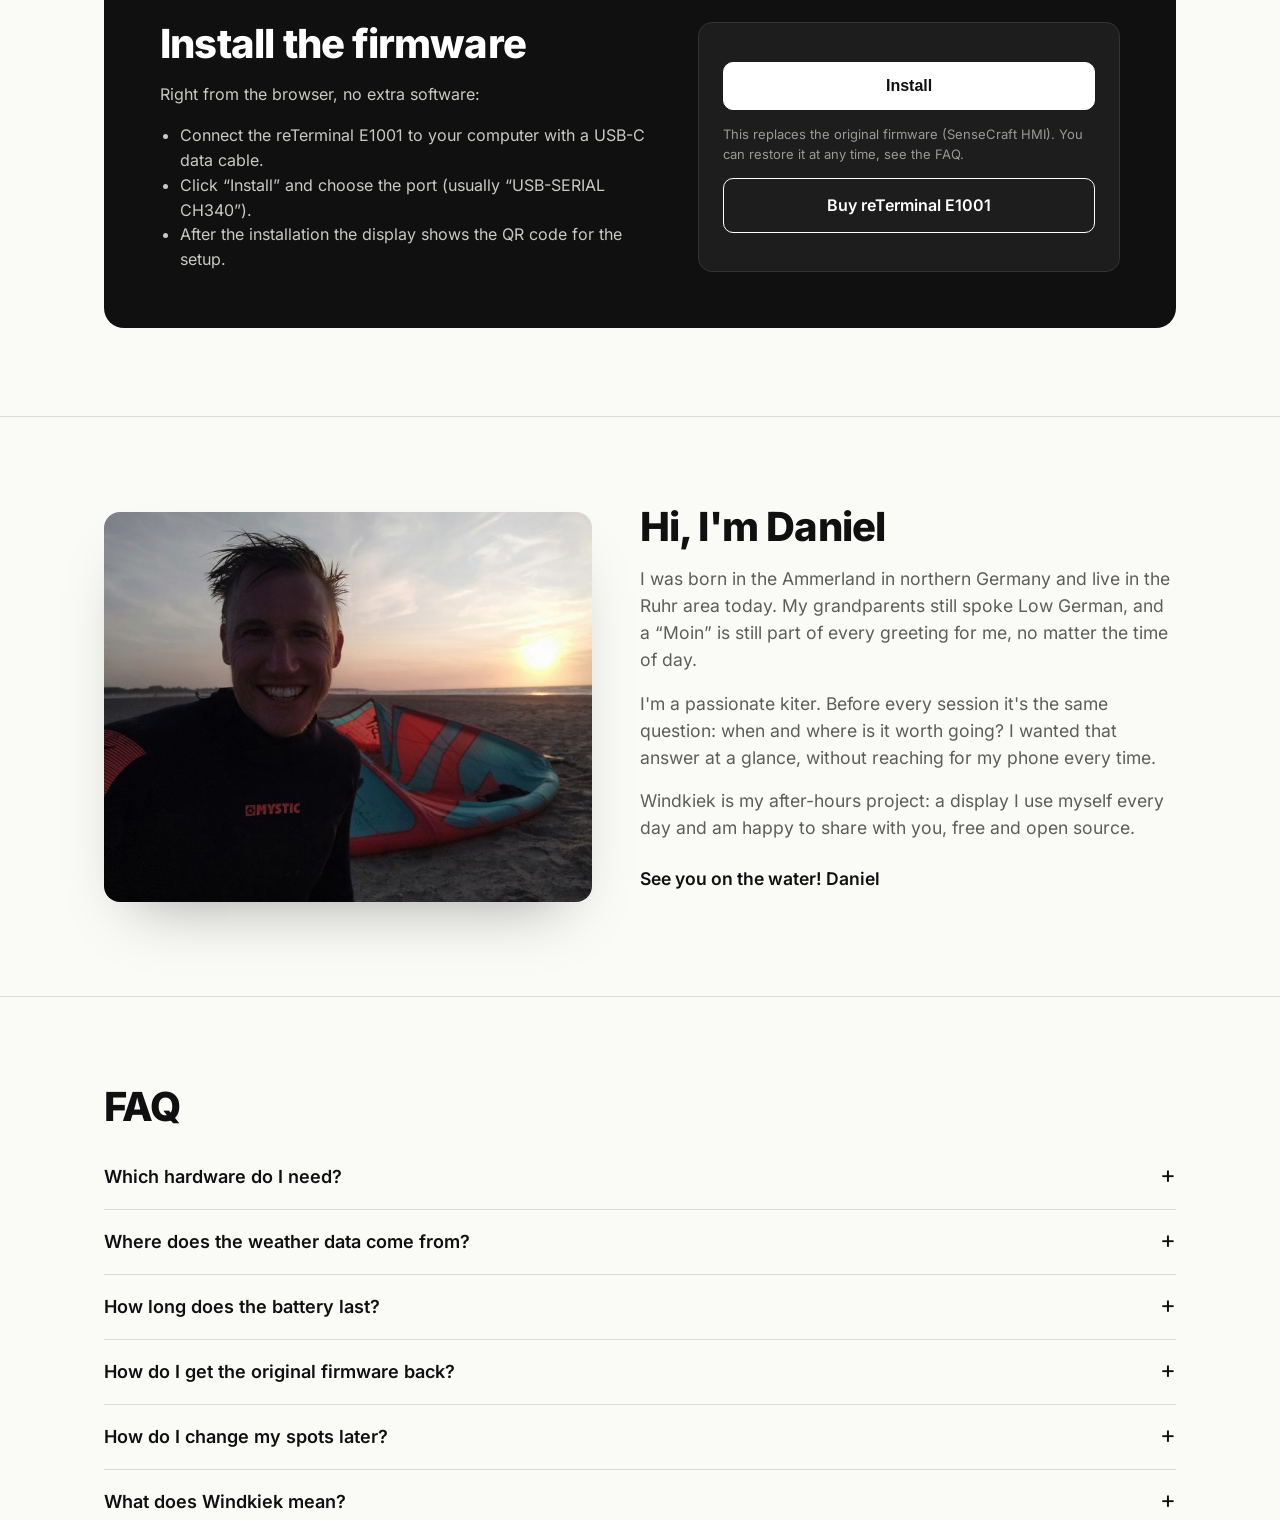
==== commit 31437559: "Website and setup page polish before launch - Website: photos, about section, white device frame, 3-" ====
--- a/site/index.html
+++ b/site/index.html
@@ -4,6 +4,16 @@
 <meta charset="utf-8">
 <meta name="viewport" content="width=device-width, initial-scale=1">
 <title>Windkiek – Wind-Forecast für Kite-Spots auf ePaper</title>
+<meta property="og:type" content="website">
+<meta property="og:title" content="Windkiek – Wind-Forecast für Kite-Spots auf ePaper">
+<meta property="og:description" content="Kostenlose Open-Source-Firmware für das Seeed reTerminal E1001: vier Tage Windvorhersage für deine Spots. Kiek mal, wie der Wind weht.">
+<meta property="og:image" content="https://windkiek.de/img/social.jpg">
+<meta property="og:url" content="https://windkiek.de/">
+<meta property="og:image:width" content="1280">
+<meta property="og:image:height" content="640">
+<meta property="og:locale" content="de_DE">
+<meta property="og:locale:alternate" content="en_US">
+<meta name="twitter:card" content="summary_large_image">
 <meta name="description" content="Kostenlose Open-Source-Firmware für das Seeed reTerminal E1001: 4-Tage-Windvorhersage für deine Kite- und Windsurf-Spots auf einem 7,5-Zoll-ePaper.">
 <style>
   @font-face { font-family: Inter; font-weight: 400; font-display: swap; src: url(fonts/Inter-400.ttf); }
@@ -31,8 +41,23 @@
   .hero h1 { font-size: clamp(36px, 5.4vw, 64px); line-height: 1.04; letter-spacing: -.025em; margin: 0 0 20px; font-weight: 800; max-width: 15ch; }
   .hero p.lead { font-size: 20px; color: var(--mute); max-width: 52ch; margin: 0 0 32px; }
   .cta { display: flex; flex-wrap: wrap; gap: 12px; align-items: center; }
-  .device { margin: 56px auto 0; max-width: 900px; background: linear-gradient(#2b2b2b, #1c1c1c); padding: clamp(12px, 3vw, 34px); border-radius: clamp(14px, 2.4vw, 26px); box-shadow: 0 30px 60px -20px rgba(0,0,0,.45), inset 0 1px 0 rgba(255,255,255,.08); }
-  .device canvas { display: block; width: 100%; height: auto; background: #fff; border-radius: 2px; }
+  /* White housing like the real reTerminal, slightly wider bezel at the bottom */
+  .device { margin: 56px auto 0; max-width: 900px; background: linear-gradient(#ffffff, #f0f0ec); padding: clamp(12px, 3vw, 34px) clamp(12px, 3vw, 34px) clamp(20px, 5vw, 56px);
+            border: 1px solid #d9d9d3; border-radius: clamp(10px, 1.6vw, 18px); box-shadow: 0 30px 60px -28px rgba(0,0,0,.35), 0 2px 6px rgba(0,0,0,.06); }
+  .device canvas { display: block; width: 100%; height: auto; background: #fff; border-radius: 2px; box-shadow: 0 0 0 1px #c9c9c2, inset 0 0 0 1px #c9c9c2; filter: contrast(.96); }
+  .photo { display: block; width: 100%; height: auto; border-radius: 16px; background: var(--soft); }
+  .hero-photo { margin-top: 40px; aspect-ratio: 4 / 5; object-fit: cover; box-shadow: 0 30px 60px -30px rgba(0,0,0,.35); }
+  @media (min-width: 980px) {
+    header.hero .wrap { display: grid; grid-template-columns: 1fr 1.15fr; gap: 0 48px; align-items: center; }
+    header.hero picture { grid-column: 2; grid-row: 1 / span 3; }
+    header.hero .hero-photo { margin-top: 0; aspect-ratio: auto; }
+    .hero h1 { font-size: clamp(36px, 4.2vw, 56px); }
+  }
+  .photos { display: grid; grid-template-columns: repeat(auto-fit, minmax(260px, 1fr)); gap: 16px; margin-top: 16px; }
+  .photos figure { margin: 0; }
+  .photos .photo { aspect-ratio: 4 / 3; object-fit: cover; }
+  .photos figcaption { color: var(--mute); font-size: 14px; margin-top: 8px; }
+  #try .device { margin-top: 0; }
   .controls { display: flex; flex-wrap: wrap; justify-content: center; gap: 8px; margin: 20px auto 0; max-width: 900px; }
   .seg { display: flex; border: 1px solid var(--line); border-radius: 8px; overflow: hidden; background: #fff; }
   .seg button { border: 0; border-right: 1px solid var(--line); background: none; padding: 8px 12px; font: 600 13px Inter, sans-serif; color: var(--mute); cursor: pointer; }
@@ -42,7 +67,9 @@
   section { padding: 88px 0; border-top: 1px solid var(--line); }
   section h2 { font-size: clamp(28px, 3.4vw, 40px); letter-spacing: -.02em; line-height: 1.1; margin: 0 0 16px; font-weight: 800; }
   section .sub { color: var(--mute); font-size: 19px; max-width: 60ch; margin: 0 0 48px; }
-  .grid { display: grid; grid-template-columns: repeat(auto-fit, minmax(240px, 1fr)); gap: 16px; }
+  .grid { display: grid; grid-template-columns: repeat(3, 1fr); gap: 16px; }
+  @media (max-width: 900px) { .grid { grid-template-columns: repeat(2, 1fr); } }
+  @media (max-width: 560px) { .grid { grid-template-columns: 1fr; } }
   .feat { background: #fff; border: 1px solid var(--line); border-radius: 14px; padding: 24px; }
   .feat h3 { margin: 14px 0 6px; font-size: 18px; }
   .feat p { margin: 0; color: var(--mute); font-size: 15.5px; }
@@ -66,6 +93,22 @@
   .shots figure { margin: 0; }
   .shots canvas { width: 100%; height: auto; border: 1px solid var(--line); border-radius: 8px; background: #fff; display: block; }
   .shots figcaption { color: var(--mute); font-size: 14px; margin-top: 8px; }
+  .phones-title { margin: 64px 0 24px; font-size: 22px; }
+  .phones { display: grid; grid-template-columns: repeat(3, minmax(0, 300px)); gap: 32px; justify-content: center; }
+  .phone { margin: 0; text-align: center; }
+  .phone-frame { background: #111; padding: 10px; border-radius: 34px; box-shadow: 0 24px 48px -24px rgba(0,0,0,.45); }
+  .phone-frame img { display: block; width: 100%; height: auto; border-radius: 25px; }
+  .phone figcaption { color: var(--mute); font-size: 14px; margin-top: 14px; }
+  @media (max-width: 820px) {
+    .phones { grid-template-columns: none; grid-auto-flow: column; grid-auto-columns: 72%; justify-content: start; overflow-x: auto; scroll-snap-type: x mandatory; padding-bottom: 12px; }
+    .phone { scroll-snap-align: center; }
+  }
+  .about { display: grid; grid-template-columns: 1fr 1.1fr; gap: 48px; align-items: center; }
+  .about img { aspect-ratio: 5 / 4; object-fit: cover; box-shadow: 0 30px 60px -30px rgba(0,0,0,.35); }
+  .about p { color: var(--mute); font-size: 17.5px; margin: 0 0 16px; max-width: 56ch; }
+  .about .sign { color: var(--ink); font-weight: 600; margin-top: 24px; }
+  .about .cta { margin-top: 24px; }
+  @media (max-width: 820px) { .about { grid-template-columns: 1fr; gap: 28px; } }
   details { border-bottom: 1px solid var(--line); padding: 18px 0; }
   details summary { font-weight: 600; cursor: pointer; font-size: 18px; list-style: none; display: flex; justify-content: space-between; gap: 16px; }
   details summary::after { content: "+"; font-weight: 400; font-size: 24px; line-height: 1; }
@@ -90,6 +133,7 @@
   <a class="link" href="#features" data-t="navFeatures"></a>
   <a class="link" href="#setup" data-t="navSetup"></a>
   <a class="link" href="#install" data-t="navInstall"></a>
+  <a class="link" href="#about" data-t="navAbout"></a>
   <a class="link" href="#faq">FAQ</a>
   <a class="link" href="https://github.com/dmk-studio/windkiek" target="_blank" rel="noopener">GitHub</a>
   <div class="lang"><button data-lang="de">DE</button><button data-lang="en">EN</button></div>
@@ -103,6 +147,15 @@
     <a class="btn buy" href="#" target="_blank" rel="sponsored noopener" data-t="ctaBuy"></a>
     <span class="ad hidden" data-t="adNote"></span>
   </div>
+  <picture>
+    <source media="(min-width: 980px)" srcset="img/kite-800.jpg 800w, img/kite-1600.jpg 1600w" sizes="600px" width="1600" height="1227">
+    <img class="photo hero-photo" src="img/kite-tall-1200.jpg" srcset="img/kite-tall-700.jpg 700w, img/kite-tall-1200.jpg 1200w" sizes="100vw" width="1200" height="1500" data-t-alt="heroAlt" alt="">
+  </picture>
+</div></header>
+
+<section id="try"><div class="wrap">
+  <h2 data-t="tryTitle"></h2>
+  <p class="sub" data-t="trySub"></p>
   <div class="device"><canvas id="hero" width="800" height="480" aria-label="Windkiek preview"></canvas></div>
   <div class="controls">
     <div class="seg" id="pageSeg"><button data-page="0" class="on">Mirns · Xanten</button><button data-page="1">Workum · Brouwersdam</button><button data-page="2">Fehmarn</button></div>
@@ -110,7 +163,7 @@
     <div class="seg" id="langSeg"><button data-dlang="de" class="on">DE</button><button data-dlang="en">EN</button><button data-dlang="nl">NL</button></div>
   </div>
   <p class="caption" data-t="caption"></p>
-</div></header>
+</div></section>
 
 <section id="features"><div class="wrap">
   <h2 data-t="featTitle"></h2>
@@ -123,6 +176,11 @@
     <div class="feat"><svg viewBox="0 0 24 24"><rect x="7" y="2" width="10" height="20" rx="2"/><path d="M11 18h2"/></svg><h3 data-t="f5t"></h3><p data-t="f5"></p></div>
     <div class="feat"><svg viewBox="0 0 24 24"><path d="M8 9l-4 3 4 3M16 9l4 3-4 3M14 5l-4 14"/></svg><h3 data-t="f6t"></h3><p data-t="f6"></p></div>
   </div>
+  <div class="photos">
+    <figure><img class="photo" src="img/front-close-1600.jpg" srcset="img/front-close-800.jpg 800w, img/front-close-1600.jpg 1600w" sizes="(min-width: 980px) 350px, 100vw" width="1600" height="1200" data-t-alt="alt1" alt="" loading="lazy"><figcaption data-t="ph1"></figcaption></figure>
+    <figure><img class="photo" src="img/single-spot-1600.jpg" srcset="img/single-spot-800.jpg 800w, img/single-spot-1600.jpg 1600w" sizes="(min-width: 980px) 350px, 100vw" width="1600" height="1200" data-t-alt="alt2" alt="" loading="lazy"><figcaption data-t="ph2"></figcaption></figure>
+    <figure><img class="photo" src="img/angle-keys-1600.jpg" srcset="img/angle-keys-800.jpg 800w, img/angle-keys-1600.jpg 1600w" sizes="(min-width: 980px) 350px, 100vw" width="1600" height="1200" data-t-alt="alt3" alt="" loading="lazy"><figcaption data-t="ph3"></figcaption></figure>
+  </div>
 </div></section>
 
 <section id="setup"><div class="wrap">
@@ -136,6 +194,12 @@
   <div class="shots">
     <figure><canvas id="shotWifi" width="800" height="480"></canvas><figcaption data-t="shot1"></figcaption></figure>
     <figure><canvas id="shotSettings" width="800" height="480"></canvas><figcaption data-t="shot2"></figcaption></figure>
+  </div>
+  <h3 class="phones-title" data-t="phonesTitle"></h3>
+  <div class="phones">
+    <figure class="phone"><div class="phone-frame"><img src="img/phone-wifi.jpg" width="375" height="812" data-t-alt="altPw1" alt="" loading="lazy"></div><figcaption data-t="pw1"></figcaption></figure>
+    <figure class="phone"><div class="phone-frame"><img src="img/phone-spot.jpg" width="375" height="812" data-t-alt="altPw2" alt="" loading="lazy"></div><figcaption data-t="pw2"></figcaption></figure>
+    <figure class="phone"><div class="phone-frame"><img src="img/phone-map.jpg" width="375" height="812" data-t-alt="altPw3" alt="" loading="lazy"></div><figcaption data-t="pw3"></figcaption></figure>
   </div>
 </div></section>
 
@@ -163,6 +227,21 @@
   </div>
 </div></section>
 
+<section id="about"><div class="wrap about">
+  <img class="photo" src="img/daniel-800.jpg" srcset="img/daniel-800.jpg 800w, img/daniel-1600.jpg 1600w" sizes="(min-width: 820px) 520px, 100vw" width="1600" height="1280" data-t-alt="aboutAlt" alt="" loading="lazy">
+  <div>
+    <h2 data-t="aboutTitle"></h2>
+    <p data-t="aboutHome"></p>
+    <p data-t="about1"></p>
+    <p><span data-t="about2"></span><span class="aff hidden"> <span data-t="about3"></span></span></p>
+    <p class="sign" data-t="aboutSign"></p>
+    <div class="cta aff hidden">
+      <a class="btn dark buy" href="#" target="_blank" rel="sponsored noopener" data-t="ctaBuy"></a>
+      <span class="ad hidden" data-t="adNote"></span>
+    </div>
+  </div>
+</div></section>
+
 <section id="faq"><div class="wrap">
   <h2>FAQ</h2>
   <div>
@@ -171,7 +250,6 @@
     <details><summary data-t="q3"></summary><p data-t="a3"></p></details>
     <details><summary data-t="q4"></summary><p data-t="a4" data-html></p></details>
     <details><summary data-t="q5"></summary><p data-t="a5"></p></details>
-    <details><summary data-t="q6"></summary><p data-t="a6" data-html></p></details>
     <details><summary data-t="q7"></summary><p data-t="a7"></p></details>
   </div>
 </div></section>
@@ -196,11 +274,20 @@
 const T = {
   de: {
     navFeatures: "Funktionen", navSetup: "Einrichtung", navInstall: "Installieren",
-    heroTitle: "Dein Wind-Forecast. Immer an der Wand.",
+    heroTitle: "Kiek mal, wie der Wind weht.",
     heroLead: "Kostenlose Open-Source-Firmware für das Seeed reTerminal E1001: vier Tage Windvorhersage für deine Kite- und Windsurf-Spots auf einem 7,5-Zoll-ePaper. Ein Blick reicht, um zu sehen, wann es sich lohnt.",
     ctaInstall: "Firmware installieren", ctaBuy: "reTerminal E1001 kaufen",
     adNote: "* Werbung / Affiliate-Link: Ich erhalte eine Provision, für dich ändert sich der Preis nicht.",
     caption: "Interaktive Vorschau mit Beispieldaten. So sieht es auf dem Display aus.",
+    heroAlt: "Windkiek auf einem Sideboard vor einem Kitesurf-Foto, das Display zeigt den Wind-Forecast für Brouwersdam",
+    tryTitle: "Probier es aus", trySub: "Blättere durch die Seiten, wechsle Einheit und Sprache. Genau so zeichnet es das ePaper.",
+    ph1: "Gut ablesbar, auch von der anderen Seite des Raums", ph2: "Ein Spot auf der Seite: Diagramm über die volle Höhe", ph3: "Drei Tasten oben: blättern, aktualisieren, Einstellungen",
+    alt1: "Windkiek-Display von vorne auf einem Holztisch, Vorhersage für Mirns und Xanten",
+    alt2: "Windkiek-Display auf einem dunklen Sideboard neben einem Moin-Schriftzug aus Treibholz, Vorhersage für Brouwersdam",
+    alt3: "Windkiek-Display schräg von der Seite, oben auf dem Gehäuse die Tasten",
+    altPw1: "Handy-Screenshot: Liste der gefundenen WLAN-Netze mit Signalstärke",
+    altPw2: "Handy-Screenshot: Spot-Einstellungen mit Ortssuche, Kompassrose und Mindestwind",
+    altPw3: "Handy-Screenshot: Karte, auf der der Spot gesetzt wird",
     featTitle: "Alles Wichtige auf einen Blick",
     featSub: "Entwickelt von Kitern für Kiter. Kein Abo, keine App, kein Konto.",
     f1t: "4 Tage, alle 3 Stunden", f1: "Wind als Balken, Böen als Linie, dazu Wetter, Windrichtung und Temperatur von 8 bis 20 Uhr.",
@@ -214,6 +301,8 @@
     s1t: "Firmware aufspielen", s1: "reTerminal per USB-C anschließen und unten auf „Firmware installieren“ klicken. Das dauert etwa eine Minute.",
     s2t: "WLAN verbinden", s2: "Das Display zeigt einen QR-Code. Scannen, und auf der Seite, die sich öffnet, dein WLAN auswählen.",
     s3t: "Spots eintragen", s3: "Ort suchen oder auf der Karte setzen, fahrbare Windrichtungen auf der Kompassrose antippen, Mindestwind wählen. Fertig.",
+    phonesTitle: "So sieht die Einrichtung am Handy aus",
+    pw1: "WLAN auswählen und Passwort eingeben", pw2: "Spot suchen und fahrbare Windrichtungen antippen", pw3: "Oder den Punkt einfach auf der Karte setzen",
     shot1: "Erster Start: QR-Code für das Einrichtungs-WLAN", shot2: "Danach: QR-Code für die Einstellungsseite im Heim-WLAN",
     instTitle: "Firmware installieren",
     instSub: "Direkt aus dem Browser, ohne zusätzliche Software:",
@@ -224,24 +313,40 @@
     instUnsupported: "Dein Browser unterstützt Web Serial nicht. Bitte Chrome oder Edge am Computer verwenden.",
     instNotAllowed: "Die Installation funktioniert nur über eine sichere Verbindung (https).",
     instNote: "Die Original-Firmware (SenseCraft HMI) wird dabei überschrieben. Du kannst sie jederzeit wieder aufspielen, siehe FAQ.",
+    navAbout: "Über mich",
+    aboutTitle: "Hi, ich bin Daniel",
+    aboutAlt: "Daniel im Neoprenanzug am Strand bei Sonnenuntergang, daneben sein Kite im Sand",
+    aboutHome: "Gebürtig komme ich aus dem Ammerland im Norden Deutschlands, heute lebe ich im Ruhrgebiet. Bei meinen Großeltern wurde noch Plattdeutsch gesnackt, und ein „Moin“ gehört für mich bis heute einfach dazu, egal zu welcher Tageszeit.",
+    about1: "Ich bin leidenschaftlicher Kiter. Vor jeder Session stellt sich dieselbe Frage: Wann und wo lohnt es sich? Genau diese Antwort wollte ich auf einen Blick haben, ohne jedes Mal das Handy zu zücken.",
+    about2: "Windkiek ist mein Feierabendprojekt: ein Display, das ich selbst jeden Tag nutze und gerne mit euch teile, kostenlos und als Open Source.",
+    about3: "Wenn es euch gefällt, unterstützt mich gerne, indem ihr das reTerminal über meinen Link kauft. Für euch entstehen keine Mehrkosten.",
+    aboutSign: "Wir sehen uns auf dem Wasser! Daniel",
     q1: "Welche Hardware brauche ich?", a1: "Das Seeed reTerminal E1001 (ESP32-S3 mit 7,5-Zoll-Schwarz-Weiß-ePaper, 800 × 480 Pixel, Akku und drei Tasten). Andere Modelle der E-Serie werden derzeit nicht unterstützt.",
     q2: "Woher kommen die Wetterdaten?", a2: "Von Open-Meteo.com, mit dem Modell „Best Match“: Für jeden Ort wird automatisch das passendste Wettermodell gewählt, in den Niederlanden zum Beispiel KNMI Harmonie. Das Display fragt die Daten selbst ab, es gibt keinen eigenen Server dazwischen.",
     q3: "Wie lange hält der Akku?", a3: "Bei einer Aktualisierung alle 2 Stunden mehrere Wochen bis Monate, je nach WLAN-Empfang. Am USB-Netzteil läuft es dauerhaft.",
-    q4: "Wie bekomme ich die Original-Firmware zurück?", a4: "Seeed bietet die SenseCraft-HMI-Firmware zum Aufspielen im Browser an. Die Anleitung findest du in der <a href=\"https://sensecraft-hmi-docs.seeed.cc/en/guides/firmware-update\" target=\"_blank\" rel=\"noopener\">SenseCraft-HMI-Dokumentation</a>.",
+    q4: "Wie bekomme ich die Original-Firmware zurück?", a4: "Seeed bietet die SenseCraft-HMI-Firmware zum Aufspielen im Browser an. Die Anleitung findest du in der <a href=\"https://sensecraft-hmi-docs.seeed.cc/en/guides/getting_started/#update-your-device-firmware\" target=\"_blank\" rel=\"noopener\">SenseCraft-HMI-Dokumentation</a>.",
     q5: "Wie ändere ich später meine Spots?", a5: "Die mittlere Taste 3 Sekunden gedrückt halten. Das Display zeigt dann einen QR-Code für die Einstellungsseite. Bei 10 Sekunden werden alle Einstellungen gelöscht.",
-    q6: "Kann ich mitentwickeln?", a6: "Gerne. Der komplette Quellcode liegt auf <a href=\"https://github.com/dmk-studio/windkiek\" target=\"_blank\" rel=\"noopener\">GitHub</a>. Fehler und Ideen bitte als Issue melden.",
-    q7: "Was heißt Windkiek?", a7: "„Kieken“ ist plattdeutsch für gucken, im Niederländischen ist ein „kiekje“ ein Schnappschuss. Windkiek ist also der schnelle Blick auf den Wind: an der Wand, ohne App.",
+    q7: "Was heißt Windkiek?", a7: "„Kieken“ ist plattdeutsch für gucken, im Niederländischen ist ein „kiekje“ ein Schnappschuss. Windkiek ist also der schnelle Blick auf den Wind: zu Hause, ohne App. Daher auch unser Motto: „Kiek mal, wie der Wind weht.“",
     footLicense: "Open Source unter GPL-3.0", footData: "Wetterdaten: <a href=\"https://open-meteo.com\" target=\"_blank\" rel=\"noopener\">Open-Meteo.com</a> (CC BY 4.0) · Schrift: Inter (SIL OFL)",
     footSeeed: "Unabhängiges Projekt, nicht mit Seeed Studio verbunden. reTerminal ist eine Marke von Seeed Technology.",
     imprint: "Impressum", privacy: "Datenschutz",
   },
   en: {
     navFeatures: "Features", navSetup: "Setup", navInstall: "Install",
-    heroTitle: "Your wind forecast. Always on the wall.",
+    heroTitle: "Kiek mal – see how the wind blows.",
     heroLead: "Free open-source firmware for the Seeed reTerminal E1001: a four-day wind forecast for your kite and windsurf spots on a 7.5-inch ePaper. One glance tells you when it is worth going.",
     ctaInstall: "Install firmware", ctaBuy: "Buy reTerminal E1001",
     adNote: "* Advertising / affiliate link: I receive a commission, the price stays the same for you.",
     caption: "Interactive preview with sample data. This is how it looks on the display.",
+    heroAlt: "Windkiek on a sideboard in front of a kitesurfing photo, the display shows the wind forecast for Brouwersdam",
+    tryTitle: "Try it", trySub: "Flip through the pages, switch unit and language. This is exactly what the ePaper draws.",
+    ph1: "Easy to read, even from across the room", ph2: "One spot on a page: chart over the full height", ph3: "Three keys on top: switch pages, update, settings",
+    alt1: "Windkiek display from the front on a wooden table, forecast for Mirns and Xanten",
+    alt2: "Windkiek display on a dark sideboard next to a driftwood Moin sign, forecast for Brouwersdam",
+    alt3: "Windkiek display at an angle, the keys on top of the housing",
+    altPw1: "Phone screenshot: list of WiFi networks with signal strength",
+    altPw2: "Phone screenshot: spot settings with place search, compass rose and minimum wind",
+    altPw3: "Phone screenshot: map for placing the spot",
     featTitle: "Everything that matters at a glance",
     featSub: "Made by kiters for kiters. No subscription, no app, no account.",
     f1t: "4 days, every 3 hours", f1: "Wind as bars, gusts as a line, plus weather, wind direction and temperature from 8 am to 8 pm.",
@@ -255,6 +360,8 @@
     s1t: "Install the firmware", s1: "Connect the reTerminal via USB-C and click “Install firmware” below. It takes about a minute.",
     s2t: "Connect to WiFi", s2: "The display shows a QR code. Scan it and choose your WiFi on the page that opens.",
     s3t: "Add your spots", s3: "Search a place or set it on the map, tap the rideable directions on the compass, choose the minimum wind. Done.",
+    phonesTitle: "This is what the setup looks like on your phone",
+    pw1: "Choose your WiFi and enter the password", pw2: "Search your spot and tap the rideable wind directions", pw3: "Or simply set the point on the map",
     shot1: "First start: QR code for the setup WiFi", shot2: "Then: QR code for the settings page in your home WiFi",
     instTitle: "Install the firmware",
     instSub: "Right from the browser, no extra software:",
@@ -265,13 +372,20 @@
     instUnsupported: "Your browser does not support Web Serial. Please use Chrome or Edge on a computer.",
     instNotAllowed: "Installing only works over a secure connection (https).",
     instNote: "This replaces the original firmware (SenseCraft HMI). You can restore it at any time, see the FAQ.",
+    navAbout: "About",
+    aboutTitle: "Hi, I'm Daniel",
+    aboutAlt: "Daniel in a wetsuit on the beach at sunset, his kite lying in the sand next to him",
+    aboutHome: "I was born in the Ammerland in northern Germany and live in the Ruhr area today. My grandparents still spoke Low German, and a “Moin” is still part of every greeting for me, no matter the time of day.",
+    about1: "I'm a passionate kiter. Before every session it's the same question: when and where is it worth going? I wanted that answer at a glance, without reaching for my phone every time.",
+    about2: "Windkiek is my after-hours project: a display I use myself every day and am happy to share with you, free and open source.",
+    about3: "If you like it, you can support me by buying the reTerminal through my link. It costs you nothing extra.",
+    aboutSign: "See you on the water! Daniel",
     q1: "Which hardware do I need?", a1: "The Seeed reTerminal E1001 (ESP32-S3 with a 7.5-inch black-and-white ePaper, 800 × 480 pixels, battery and three keys). Other E-series models are not supported yet.",
     q2: "Where does the weather data come from?", a2: "From Open-Meteo.com with the “best match” model: the most suitable weather model is chosen for each place, for example KNMI Harmonie in the Netherlands. The display requests the data itself, there is no server in between.",
     q3: "How long does the battery last?", a3: "Several weeks to months with an update every 2 hours, depending on the WiFi signal. On a USB power supply it runs permanently.",
-    q4: "How do I get the original firmware back?", a4: "Seeed offers the SenseCraft HMI firmware for flashing in the browser. See the <a href=\"https://sensecraft-hmi-docs.seeed.cc/en/guides/firmware-update\" target=\"_blank\" rel=\"noopener\">SenseCraft HMI documentation</a>.",
+    q4: "How do I get the original firmware back?", a4: "Seeed offers the SenseCraft HMI firmware for flashing in the browser. See the <a href=\"https://sensecraft-hmi-docs.seeed.cc/en/guides/getting_started/#update-your-device-firmware\" target=\"_blank\" rel=\"noopener\">SenseCraft HMI documentation</a>.",
     q5: "How do I change my spots later?", a5: "Hold the middle key for 3 seconds. The display then shows a QR code for the settings page. Holding it for 10 seconds erases all settings.",
-    q6: "Can I contribute?", a6: "Sure. The complete source code is on <a href=\"https://github.com/dmk-studio/windkiek\" target=\"_blank\" rel=\"noopener\">GitHub</a>. Please report bugs and ideas as issues.",
-    q7: "What does Windkiek mean?", a7: "“Kieken” is Low German for “to take a look”, and in Dutch a “kiekje” is a snapshot. Windkiek is the quick look at the wind: on your wall, no app needed.",
+    q7: "What does Windkiek mean?", a7: "“Kieken” is Low German for “to take a look”, and in Dutch a “kiekje” is a snapshot. Windkiek is the quick look at the wind: at home, no app needed. Hence our motto: “Kiek mal, wie der Wind weht”, roughly “take a look at how the wind blows”.",
     footLicense: "Open source under GPL-3.0", footData: "Weather data: <a href=\"https://open-meteo.com\" target=\"_blank\" rel=\"noopener\">Open-Meteo.com</a> (CC BY 4.0) · Font: Inter (SIL OFL)",
     footSeeed: "Independent project, not affiliated with Seeed Studio. reTerminal is a trademark of Seeed Technology.",
     imprint: "Imprint", privacy: "Privacy",
@@ -324,9 +438,10 @@
     if (v == null) return;
     if (el.hasAttribute("data-html")) el.innerHTML = v; else el.textContent = v;
   });
+  document.querySelectorAll("[data-t-alt]").forEach(el => el.alt = T[l][el.dataset.tAlt] || "");
   document.querySelectorAll(".lang button").forEach(b => b.classList.toggle("on", b.dataset.lang === l));
   document.querySelectorAll("a.buy").forEach(a => { a.href = BUY_URL; if (AFFILIATE) a.textContent += " *"; });
-  document.querySelectorAll(".ad").forEach(el => el.classList.toggle("hidden", !AFFILIATE));
+  document.querySelectorAll(".ad, .aff").forEach(el => el.classList.toggle("hidden", !AFFILIATE));
   // Display language follows the site language until chosen explicitly
   if (!document.querySelector("#langSeg button.on")?.dataset.picked) {
     view.lang = l;
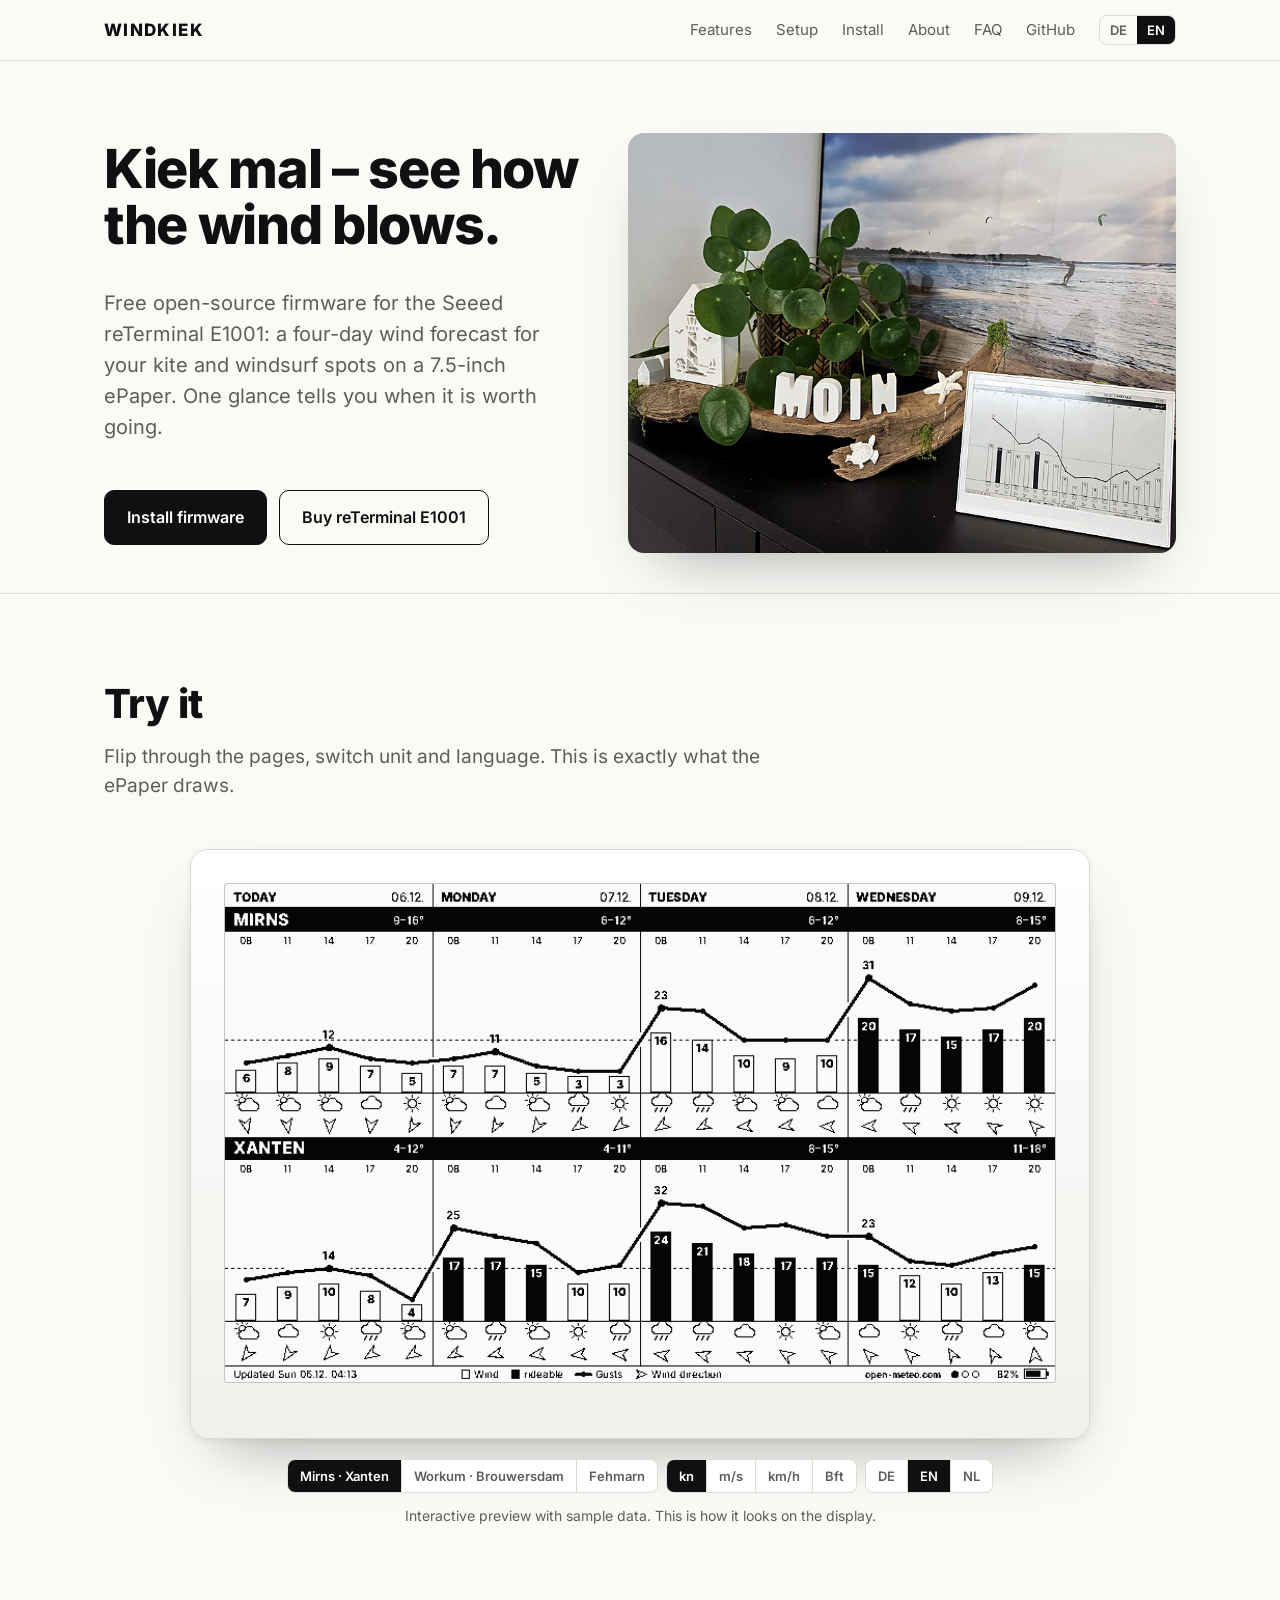
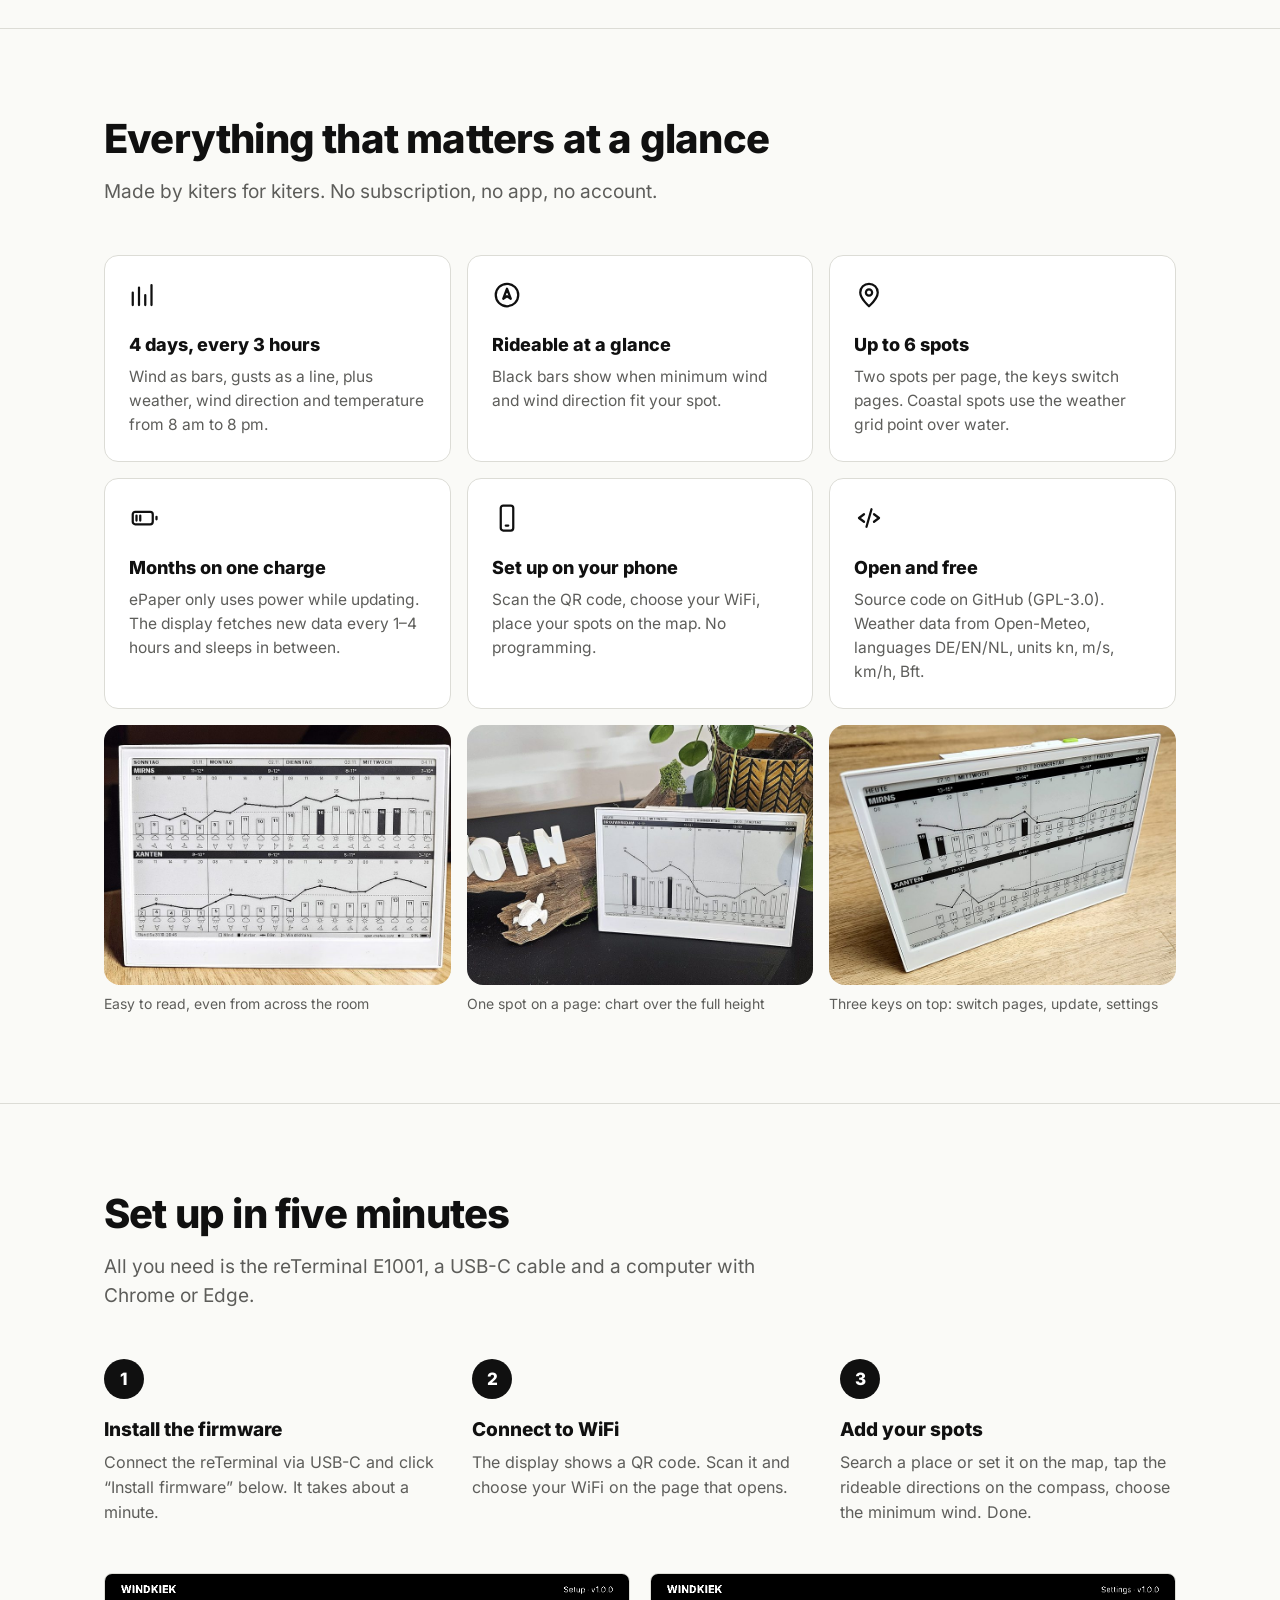
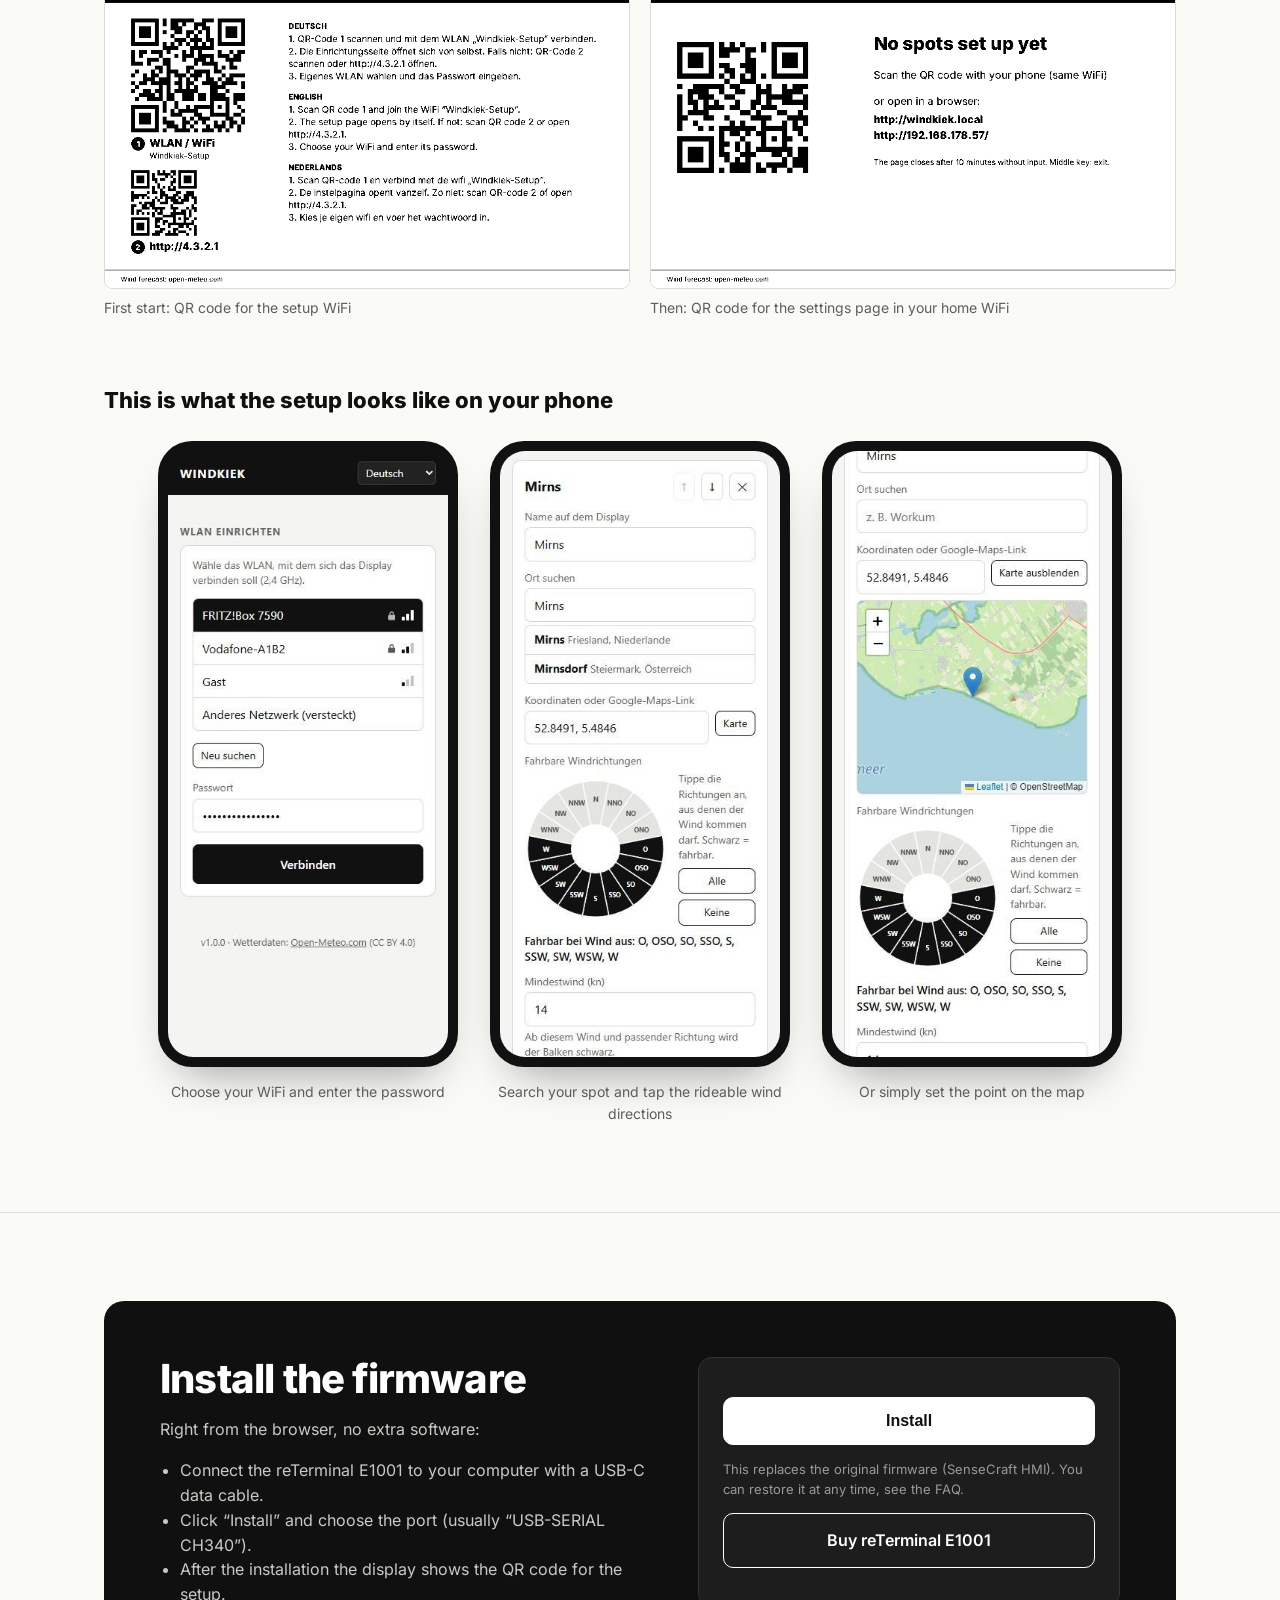
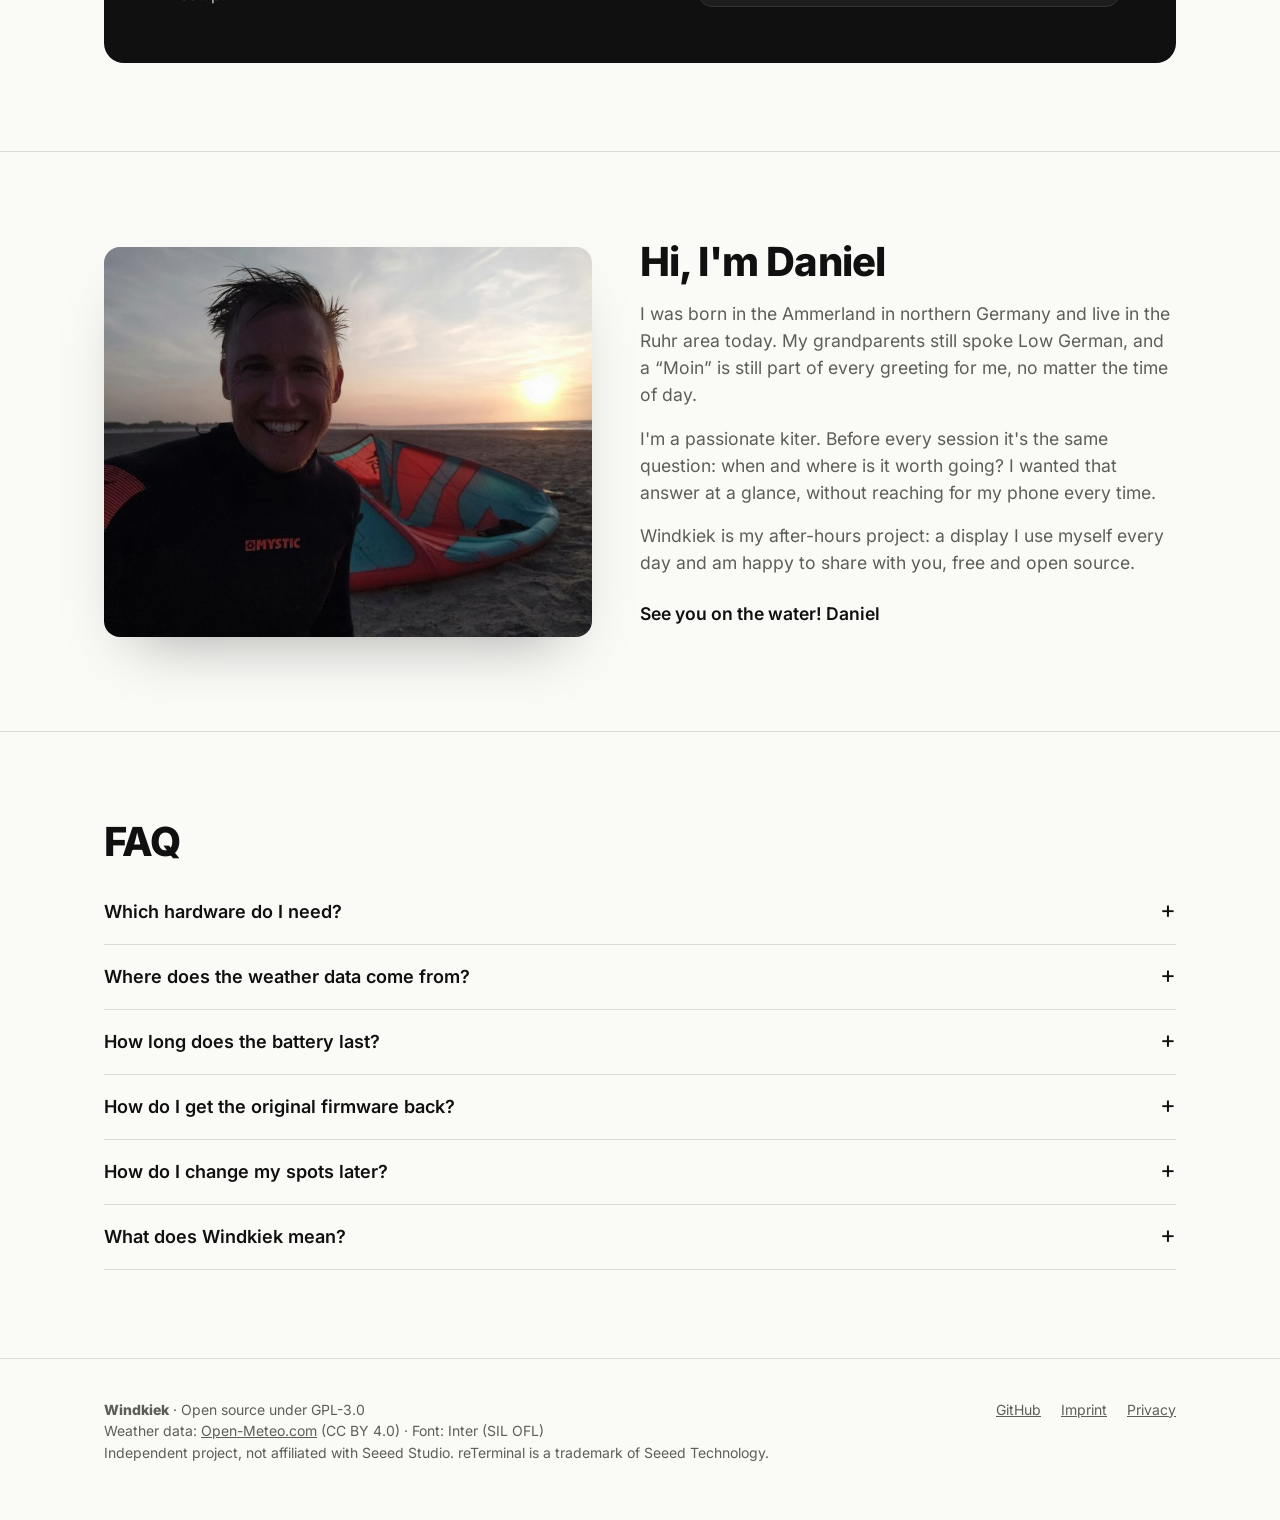
==== commit e5462c0a: "Cookieless visitor statistics with GoatCounter - count.js served from site/vendor/goatcounter (ISC l" ====
--- a/site/index.html
+++ b/site/index.html
@@ -126,6 +126,8 @@
   @media (max-width: 480px) { .wrap { padding: 0 16px; } .btn { width: 100%; justify-content: center; } }
 </style>
 <script type="module" src="vendor/esp-web-tools/install-button.js"></script>
+<!-- Cookieless visitor statistics (GoatCounter); clicks on elements with data-goatcounter-click count as events -->
+<script data-goatcounter="https://windkiek.goatcounter.com/count" async src="vendor/goatcounter/count.js"></script>
 </head>
 <body>
 <nav><div class="wrap">
@@ -144,7 +146,7 @@
   <p class="lead" data-t="heroLead"></p>
   <div class="cta">
     <a class="btn dark" href="#install" data-t="ctaInstall"></a>
-    <a class="btn buy" href="#" target="_blank" rel="sponsored noopener" data-t="ctaBuy"></a>
+    <a class="btn buy" href="#" target="_blank" rel="sponsored noopener" data-goatcounter-click="buy-hero" data-t="ctaBuy"></a>
     <span class="ad hidden" data-t="adNote"></span>
   </div>
   <picture>
@@ -216,12 +218,12 @@
     </div>
     <div class="box">
       <esp-web-install-button manifest="firmware/manifest.json">
-        <button slot="activate" class="btn light" data-t="instBtn"></button>
+        <button slot="activate" class="btn light" data-goatcounter-click="install" data-t="instBtn"></button>
         <span slot="unsupported"><small data-t="instUnsupported"></small></span>
         <span slot="not-allowed"><small data-t="instNotAllowed"></small></span>
       </esp-web-install-button>
       <small data-t="instNote"></small>
-      <a class="btn buy" href="#" target="_blank" rel="sponsored noopener" data-t="ctaBuy"></a>
+      <a class="btn buy" href="#" target="_blank" rel="sponsored noopener" data-goatcounter-click="buy-install" data-t="ctaBuy"></a>
       <small class="ad hidden" data-t="adNote"></small>
     </div>
   </div>
@@ -236,7 +238,7 @@
     <p><span data-t="about2"></span><span class="aff hidden"> <span data-t="about3"></span></span></p>
     <p class="sign" data-t="aboutSign"></p>
     <div class="cta aff hidden">
-      <a class="btn dark buy" href="#" target="_blank" rel="sponsored noopener" data-t="ctaBuy"></a>
+      <a class="btn dark buy" href="#" target="_blank" rel="sponsored noopener" data-goatcounter-click="buy-about" data-t="ctaBuy"></a>
       <span class="ad hidden" data-t="adNote"></span>
     </div>
   </div>
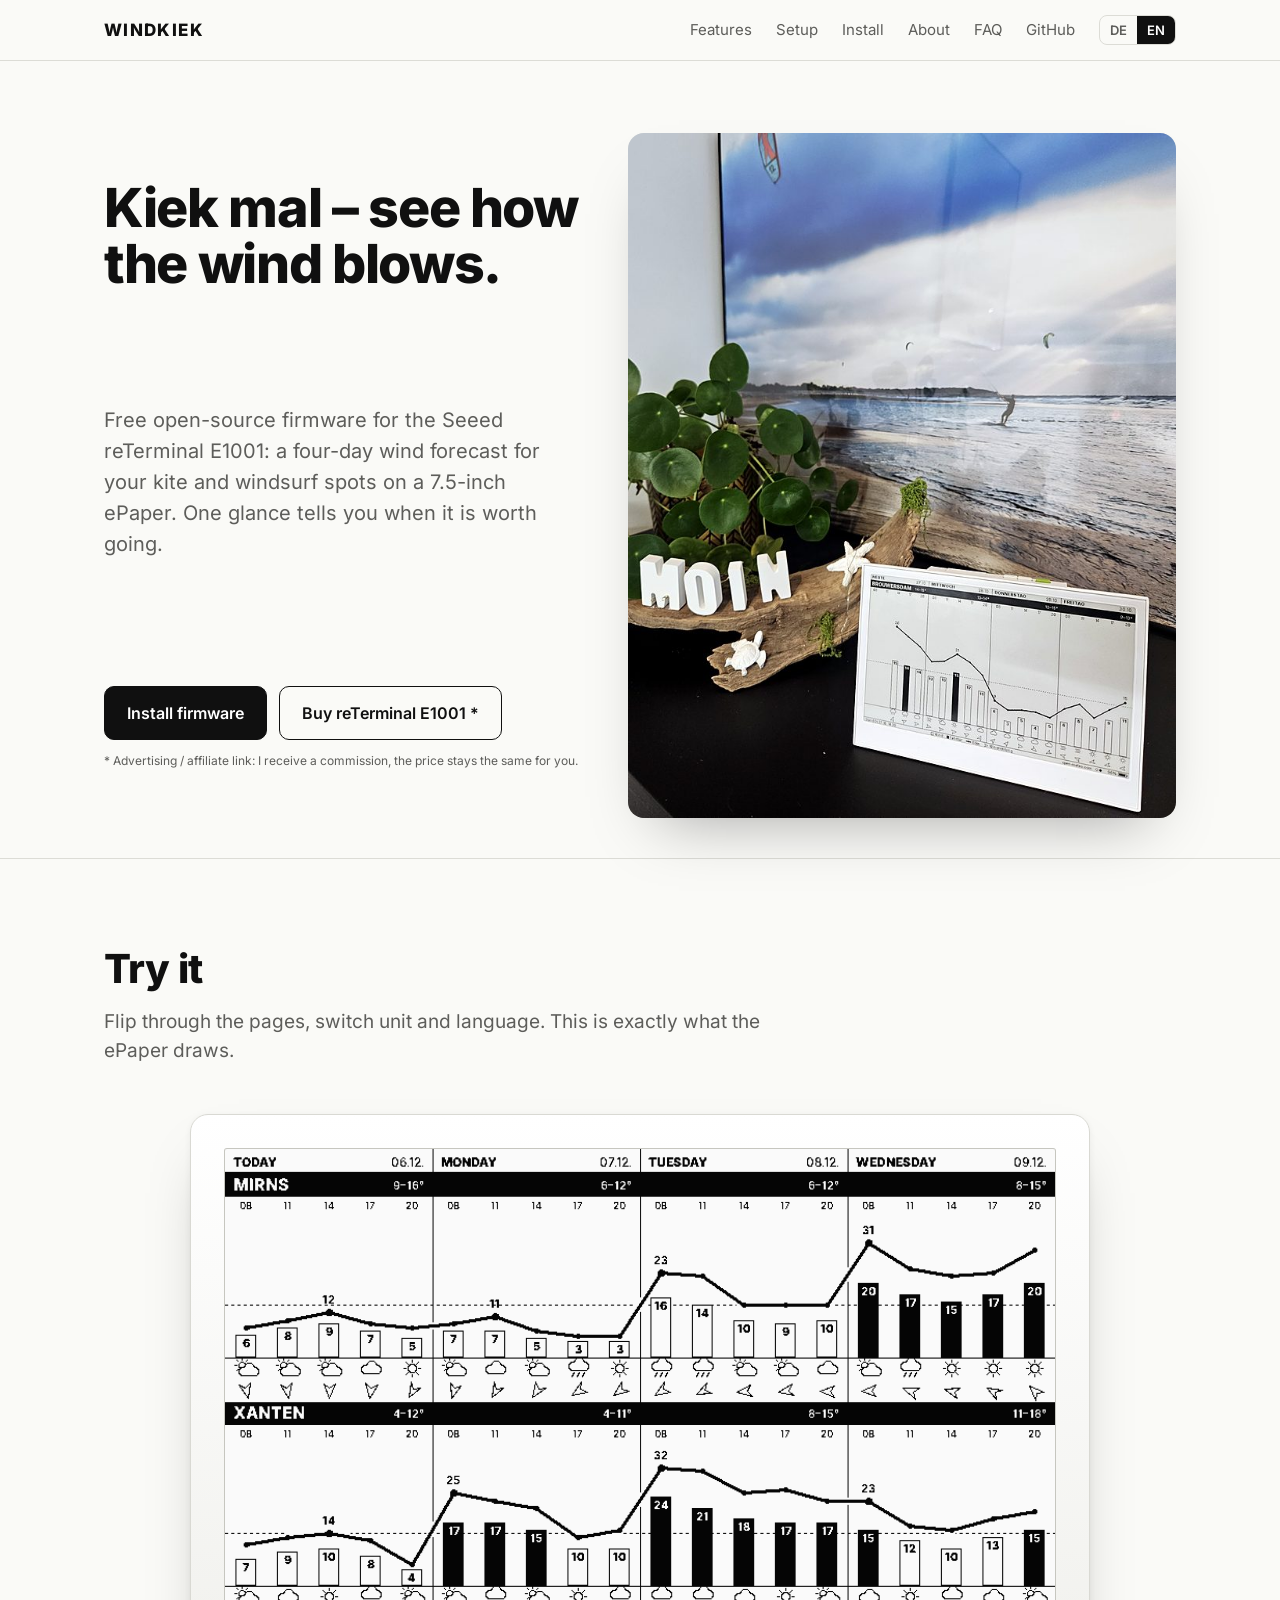
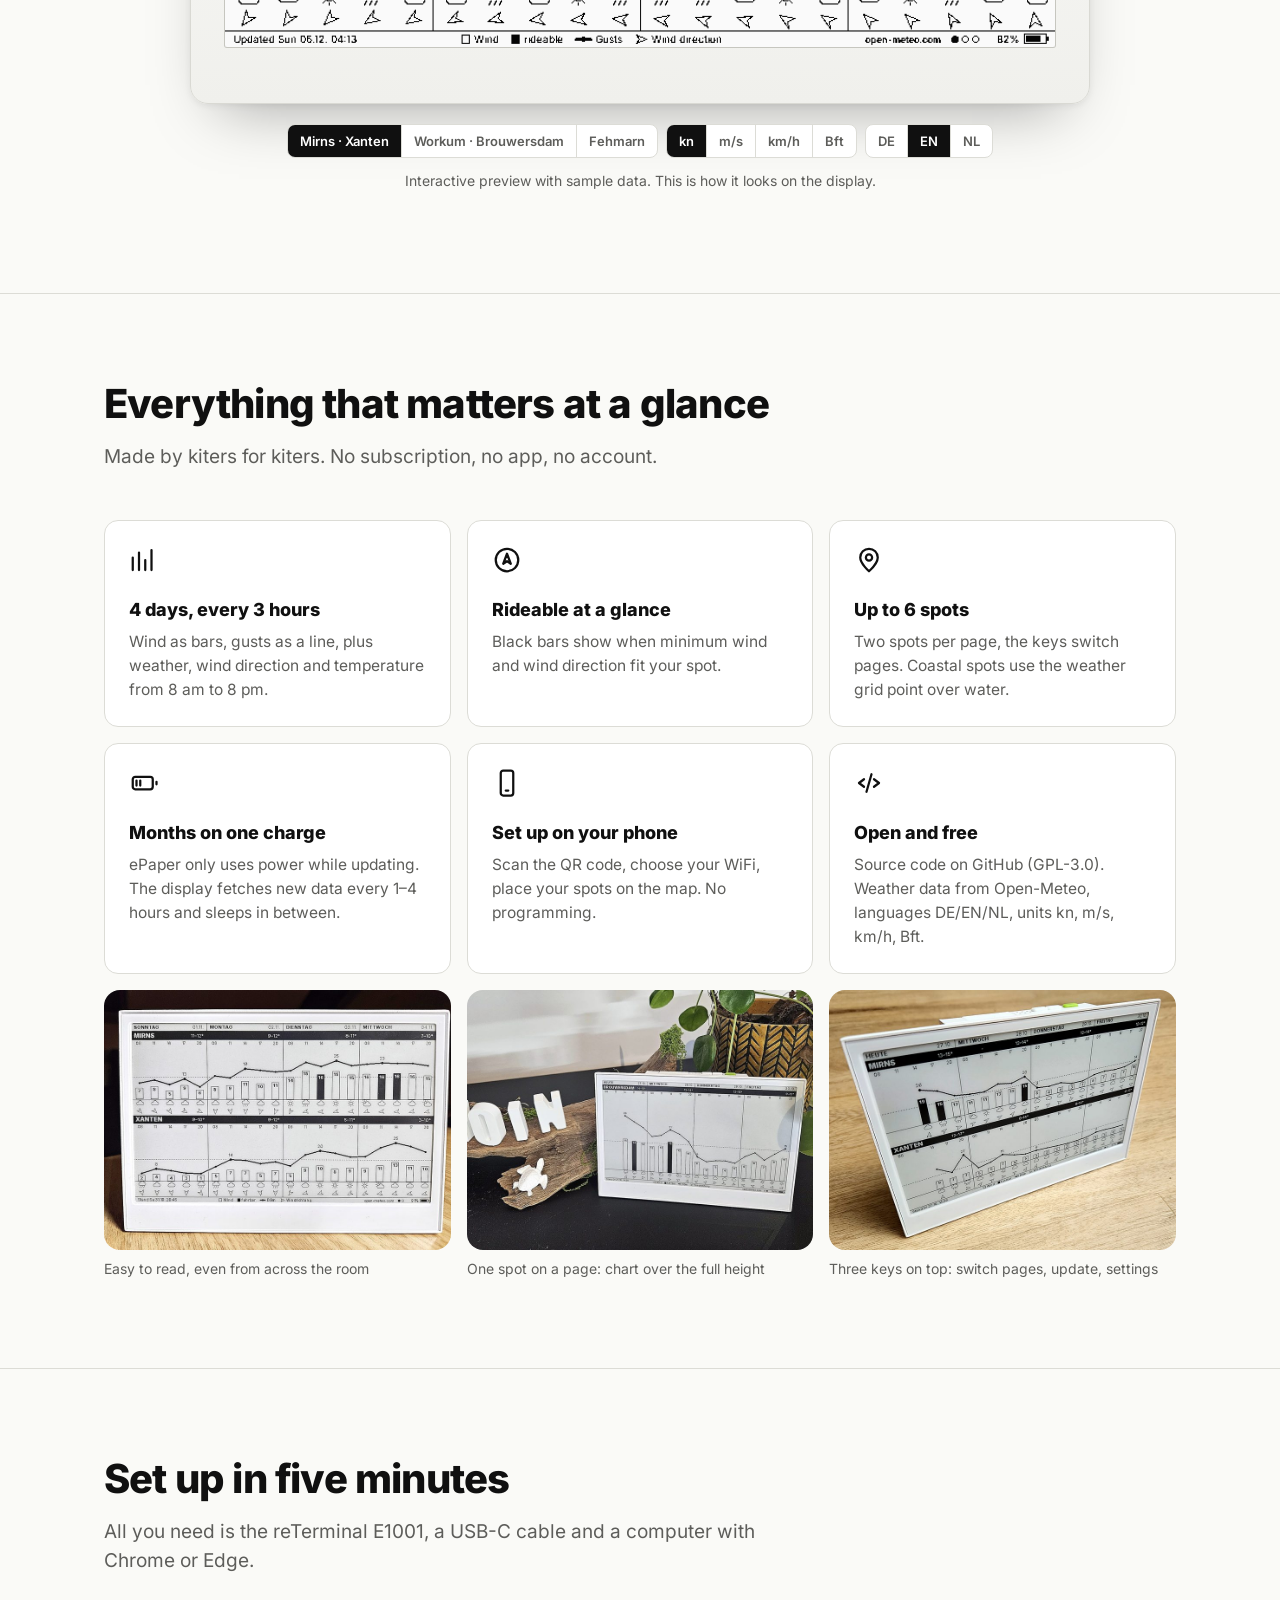
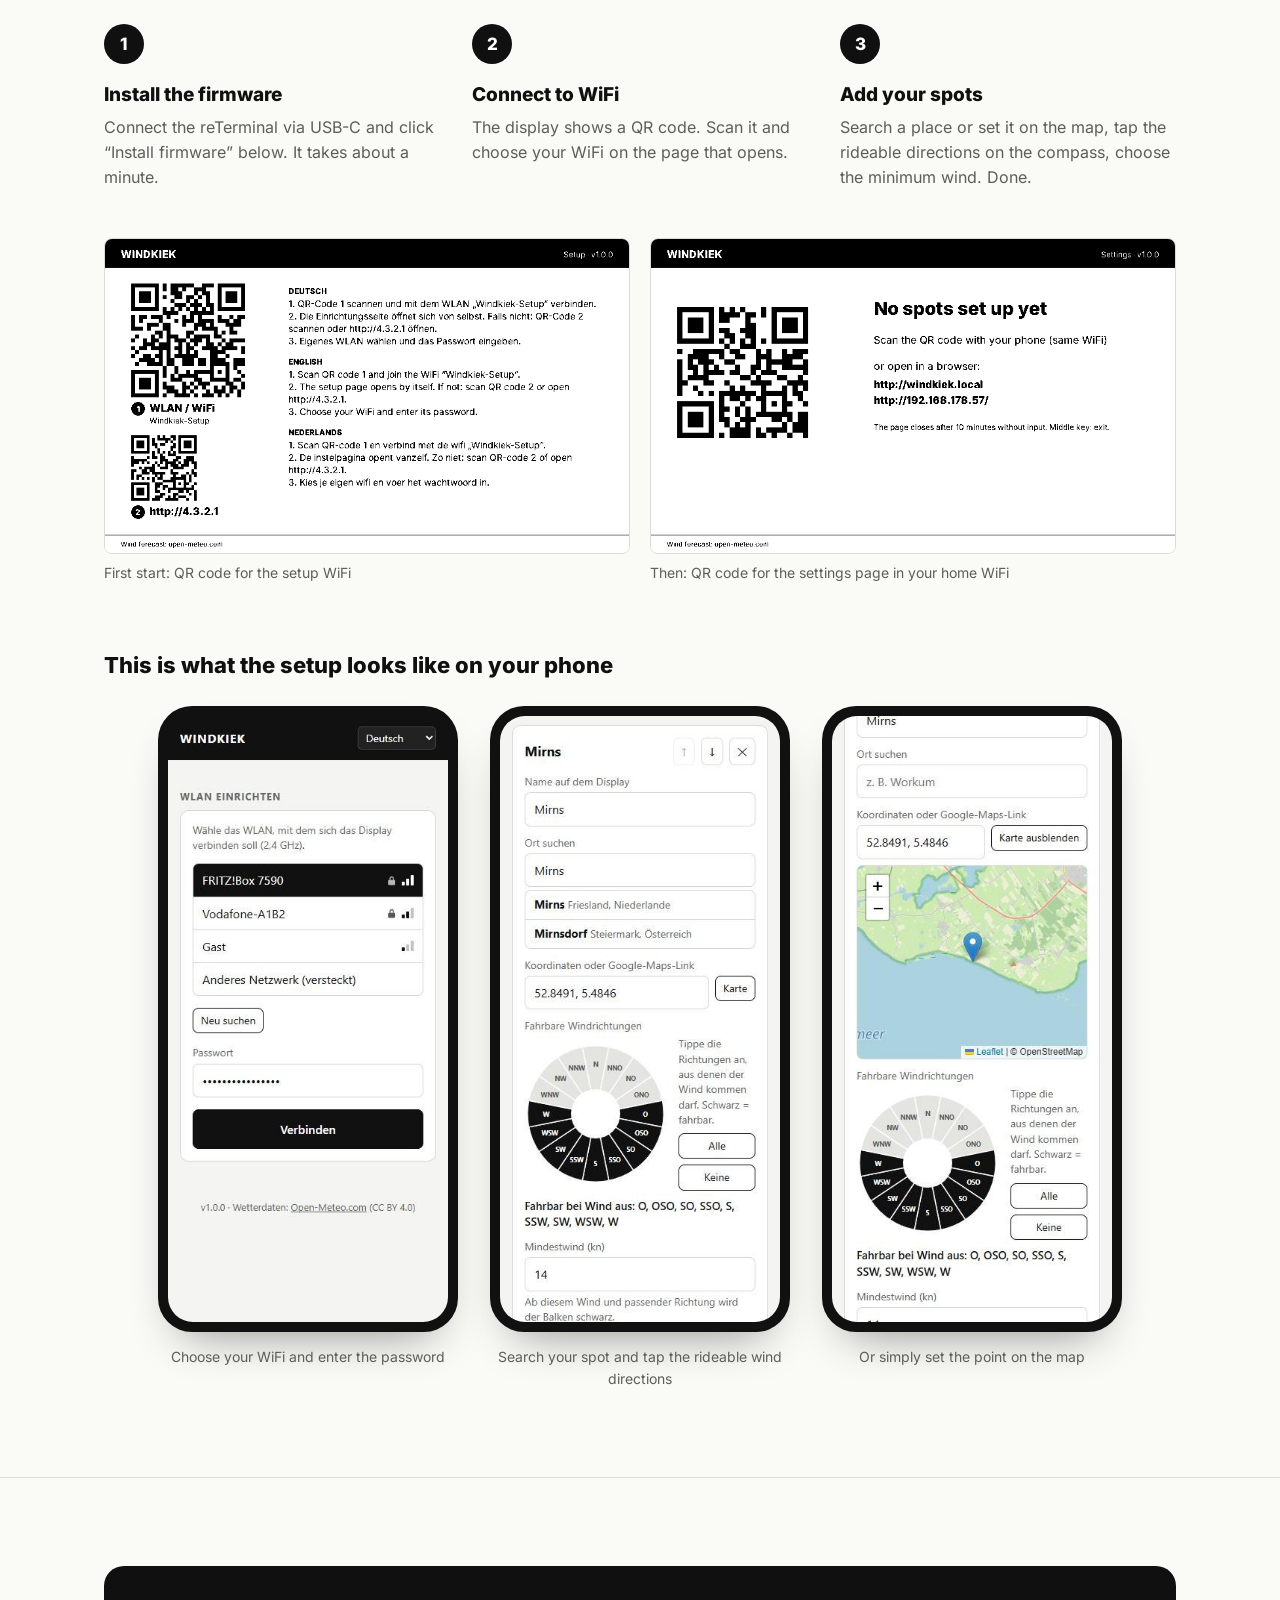
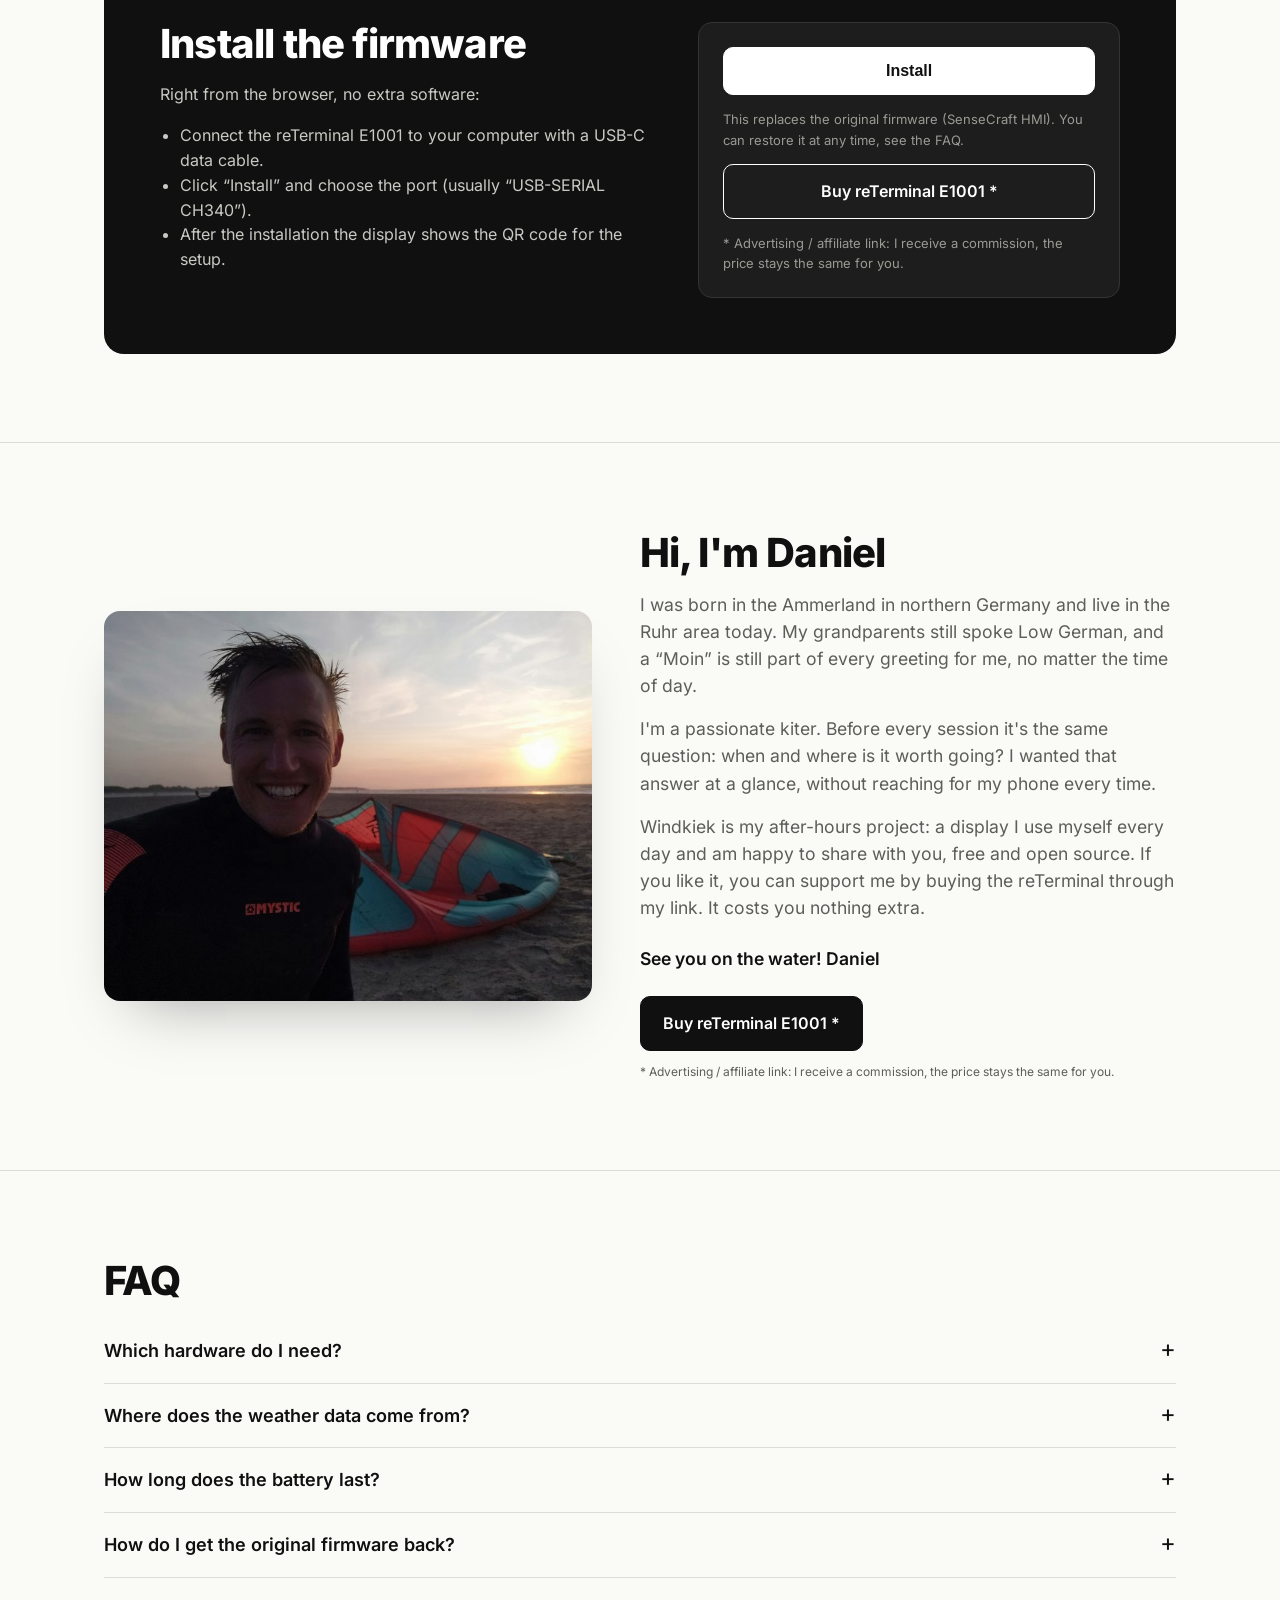
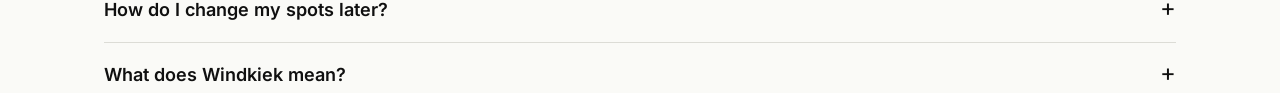
==== commit e04e364f: "Enable OpenELAB affiliate link - shop links point to the reTerminal E1001 product page with referral" ====
--- a/site/index.html
+++ b/site/index.html
@@ -270,8 +270,8 @@
 
 // Shop link for the reTerminal E1001. Set AFFILIATE to true once it is an affiliate link:
 // the page then labels the links as advertising, as required in Germany.
-const BUY_URL = "https://openelab.io/de";
-const AFFILIATE = false;
+const BUY_URL = "https://openelab.de/products/seeed-studio-reterminal-e1001-epaper?sca_ref=12656165.HNYtblMxfaBWYB";
+const AFFILIATE = true;
 
 const T = {
   de: {
